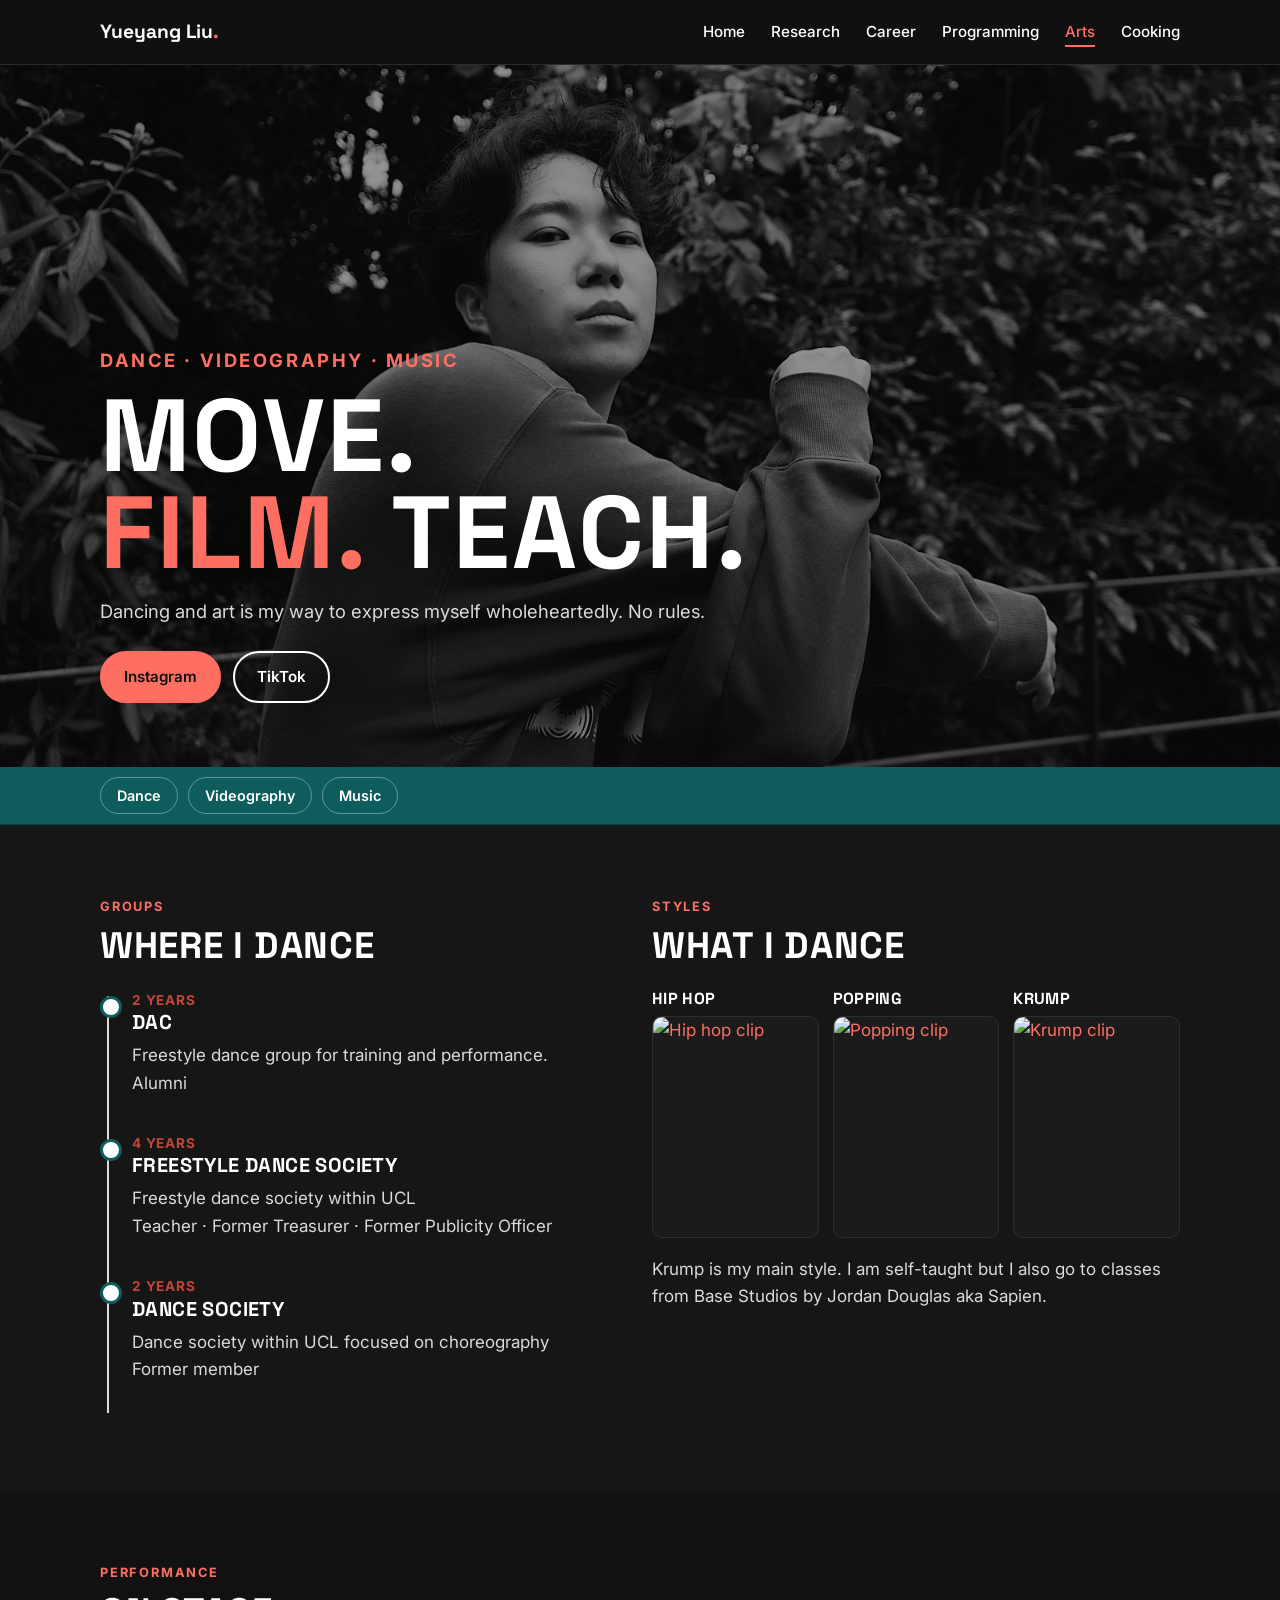
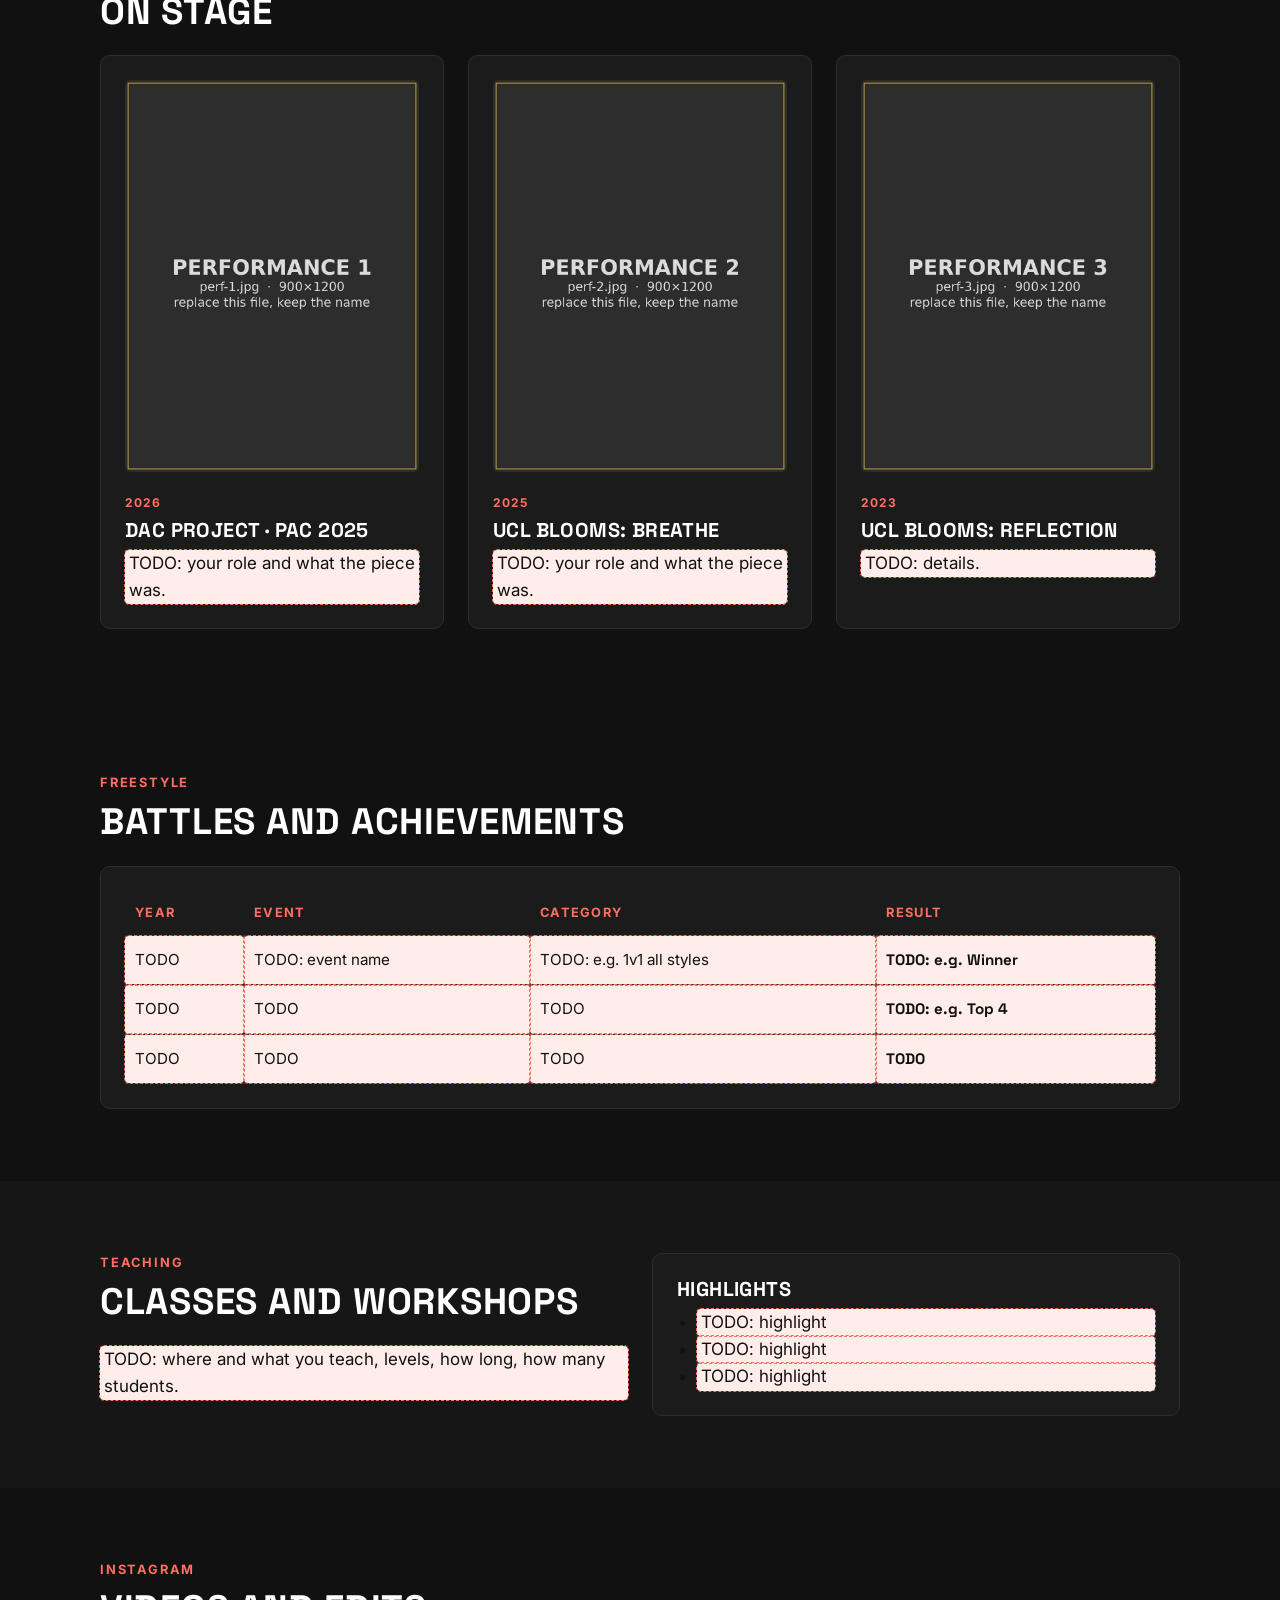
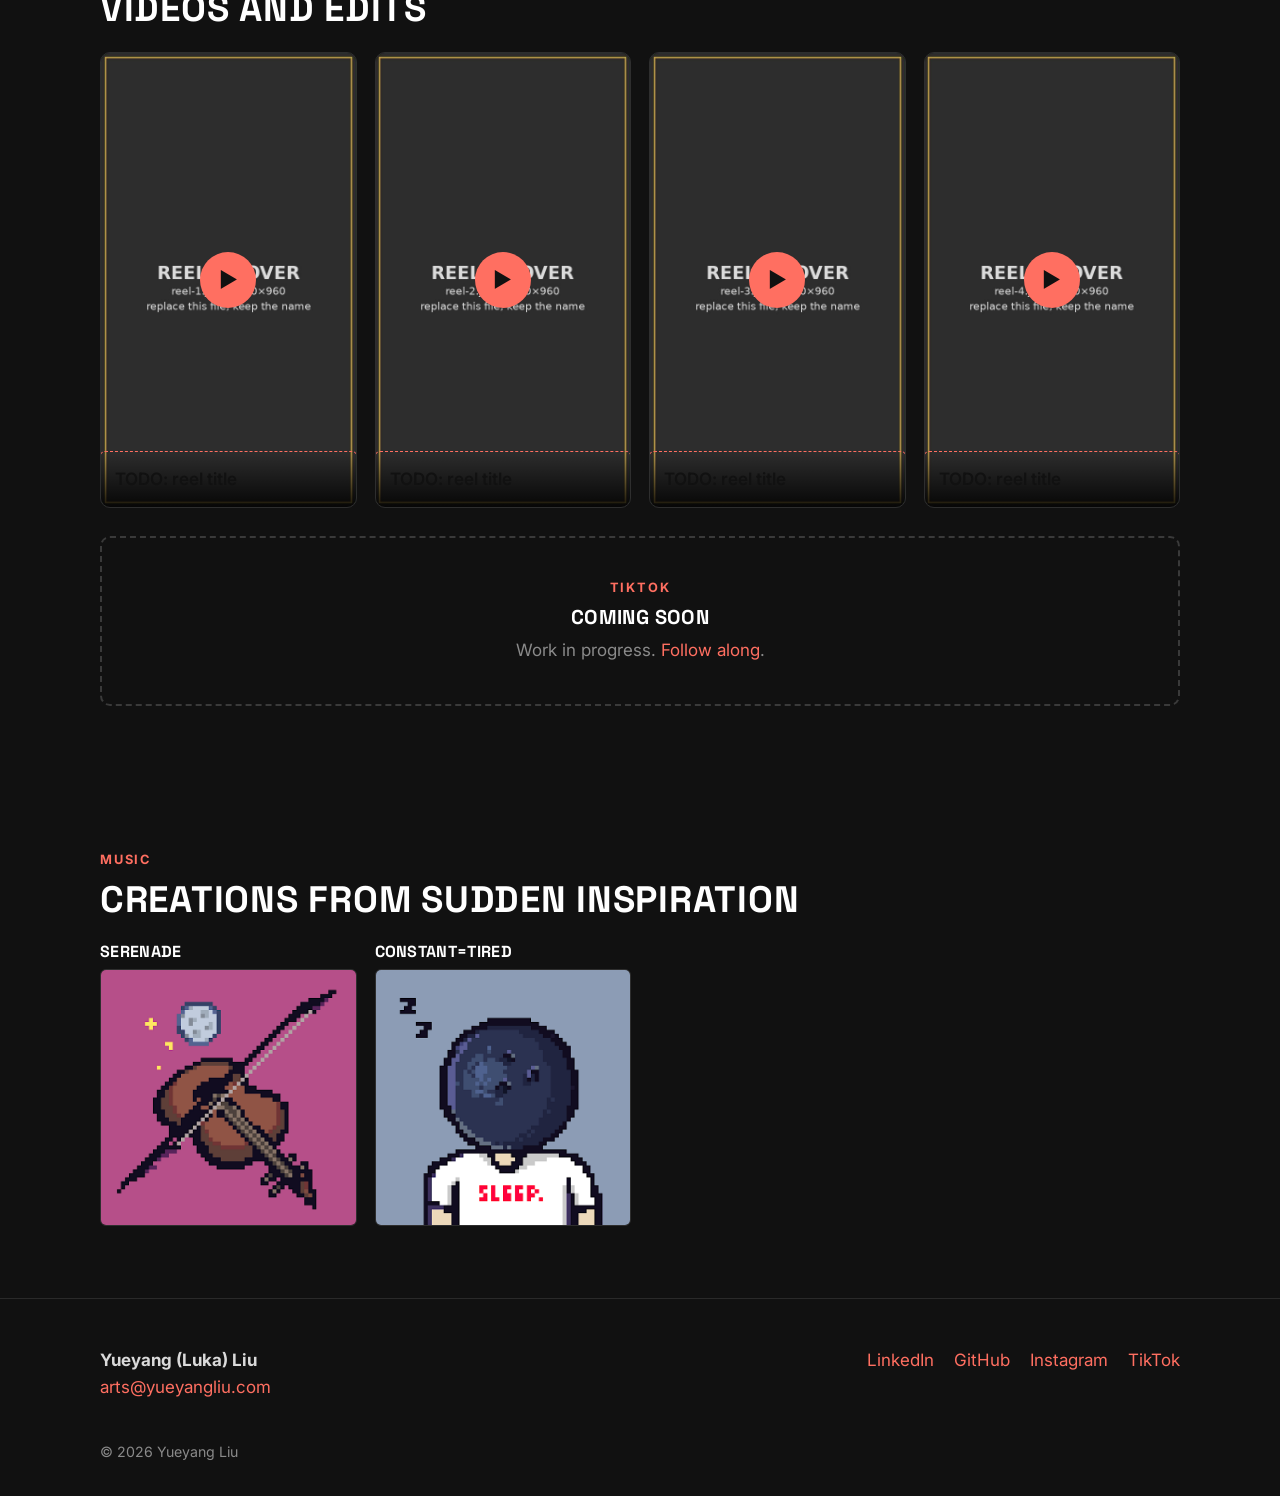
==== arts.html @ f2e2b7e1 "Clean start" ====
<!DOCTYPE html>
<html lang="en-GB">
<head>
<meta charset="utf-8">
<meta name="viewport" content="width=device-width,initial-scale=1">
<title>Arts · Yueyang Liu</title>
<meta name="description" content="TODO: one sentence about your dance and videography.">
<link rel="preconnect" href="https://fonts.googleapis.com"><link rel="preconnect" href="https://fonts.gstatic.com" crossorigin>
<link href="https://fonts.googleapis.com/css2?family=Inter:wght@400;500;600;700&family=Space+Grotesk:wght@500;700&display=swap" rel="stylesheet">
<link rel="stylesheet" href="css/style.css">
</head>
<script>
    // Jump bar: highlights the button for the part of the page you are reading
    const jl=[...document.querySelectorAll('.jump a')],jo=new IntersectionObserver(es=>es.forEach(e=>{if(e.isIntersecting)jl.forEach(a=>a.classList.toggle('on',a.hash==='#'+e.target.id))}),{rootMargin:'-45% 0px -50% 0px'});
    jl.forEach(a=>{const t=document.querySelector(a.hash);if(t)jo.observe(t)});
</script>
<body class="page-dance">
<nav class="nav"><div class="wrap">
<a class="logo" href="index.html">Yueyang Liu<span>.</span></a>
<button class="burger" aria-label="Menu" aria-expanded="false">☰</button>
<ul><li><a href="index.html">Home</a></li><li><a href="research.html">Research</a></li><li><a href="career.html">Career</a></li><li><a href="programming.html">Programming</a></li><li><a class="on" href="arts.html">Arts</a></li><li><a href="cooking.html">Cooking</a></li></ul>
</div></nav>
<!-- STAGE: big full-width photo. To use a short silent clip instead, swap the <img> for:
<video src="assets/img/arts/hero.mp4" autoplay muted loop playsinline></video> -->
<header class="stage">
<img src="assets/img/arts/hero.jpg" alt="">
<div class="wrap">
<p class="eyebrow">Dance · Videography · Music</p>
<h1>Move.<br><span>Film.</span> Teach.</h1>
<p>Dancing and art is my way to express myself wholeheartedly. No rules.</p>
<div class="btns"><a class="btn amber" href="#videography">Instagram</a><a class="btn alt" style="color:#fff;border-color:#fff" href="TODO">TikTok</a></div>
</div>
</header>
<!-- JUMP BAR: buttons that scroll to each part of the page. Each href must match an id below. -->
<nav class="jump" aria-label="On this page"><div class="wrap"><a href="#dance">Dance</a><a href="#videography">Videography</a><a href="#music">Music</a></div></nav>
<div id="dance">
<!-- GROUPS AND STYLES -->
<section style="background:#161616"><div class="wrap twocol">
<div>
<p class="eyebrow">Groups</p>
<h2>Where I dance</h2>
<div class="timeline">
<div class="titem"><p class="when">2 years</p><h3>DAC</h3><p>Freestyle dance group for training and performance.<br>Alumni</p></div>
<div class="titem"><p class="when">4 years</p><h3>Freestyle Dance Society</h3><p>Freestyle dance society within UCL<br>Teacher · Former Treasurer · Former Publicity Officer</p></div>
<div class="titem"><p class="when">2 years</p><h3>Dance Society</h3><p>Dance society within UCL focused on choreography<br>Former member</p></div>
</div>
</div>
<div>
<p class="eyebrow">Styles</p>
<h2>What I dance</h2>
<!-- STYLE TILES: name on top, picture or GIF below, the whole tile links to a video. Set each href, swap the image for your .jpg or .gif. -->
<div class="styles">
<a class="style" href="TODO: hip hop video link" target="_blank" rel="noopener"><h3>Hip hop</h3><img src="assets/img/arts/style-hiphop.gif" alt="Hip hop clip"></a>
<a class="style" href="TODO: popping video link" target="_blank" rel="noopener"><h3>Popping</h3><img src="assets/img/arts/style-popping.gif" alt="Popping clip"></a>
<a class="style" href="TODO: krump video link" target="_blank" rel="noopener"><h3>Krump</h3><img src="assets/img/arts/style-krump.gif" alt="Krump clip"></a>
</div>
<p style="margin-top:18px">Krump is my main style. I am self-taught but I also go to classes from Base Studios by Jordan Douglas aka Sapien.</p>
</div>
</div></section>
<!-- PERFORMANCES -->
<section><div class="wrap">
<p class="eyebrow">Performance</p>
<h2>On stage</h2>
<div class="perf">
<div class="card"><img src="assets/img/arts/perf-1.jpg" alt="TODO"><span class="tag" style="color:var(--b)">2026</span><h3>DAC Project · PAC 2025</h3><p class="ph">TODO: your role and what the piece was.</p></div>
<div class="card"><img src="assets/img/arts/perf-2.jpg" alt="TODO"><span class="tag" style="color:var(--b)">2025</span><h3>UCL Blooms: Breathe</h3><p class="ph">TODO: your role and what the piece was.</p></div>
<div class="card"><img src="assets/img/arts/perf-3.jpg" alt="TODO"><span class="tag" style="color:var(--b)">2023</span><h3>UCL Blooms: Reflection</h3><p class="ph">TODO: details.</p></div>
</div>
</div></section>
<!-- BATTLES: newest first. Copy a <tr> row to add a result. -->
<section><div class="wrap">
<p class="eyebrow">Freestyle</p>
<h2>Battles and achievements</h2>
<div class="card" style="overflow-x:auto">
<table class="results">
<tr><th>Year</th><th>Event</th><th>Category</th><th>Result</th></tr>
<tr><td class="ph">TODO</td><td class="ph">TODO: event name</td><td class="ph">TODO: e.g. 1v1 all styles</td><td class="place ph">TODO: e.g. Winner</td></tr>
<tr><td class="ph">TODO</td><td class="ph">TODO</td><td class="ph">TODO</td><td class="place ph">TODO: e.g. Top 4</td></tr>
<tr><td class="ph">TODO</td><td class="ph">TODO</td><td class="ph">TODO</td><td class="place ph">TODO</td></tr>
</table>
</div>
</div></section>
<!-- TEACHING -->
<section style="background:#161616"><div class="wrap twocol">
<div><p class="eyebrow">Teaching</p><h2>Classes and workshops</h2><p class="ph">TODO: where and what you teach, levels, how long, how many students.</p></div>
<div class="card"><h3>Highlights</h3><ul><li class="ph">TODO: highlight</li><li class="ph">TODO: highlight</li><li class="ph">TODO: highlight</li></ul></div>
</div></section>
</div>
<div id="videography">
<!-- REELS: each tile links to an Instagram reel. Replace href and the cover image.
To embed the real player instead, paste Instagram's embed code (••• on the reel → Embed) inside a <div class="reel">,
and keep ONE <script async src="https://www.instagram.com/embed.js"></script> at the bottom of the page. -->
<section><div class="wrap">
<p class="eyebrow">Instagram</p>
<h2>Videos and edits</h2>
<div class="reels">
<a class="reel" href="TODO: reel link" target="_blank" rel="noopener"><img src="assets/img/arts/reel-1.jpg" alt=""><span class="play">▶</span><span class="t ph">TODO: reel title</span></a>
<a class="reel" href="TODO: reel link" target="_blank" rel="noopener"><img src="assets/img/arts/reel-2.jpg" alt=""><span class="play">▶</span><span class="t ph">TODO: reel title</span></a>
<a class="reel" href="TODO: reel link" target="_blank" rel="noopener"><img src="assets/img/arts/reel-3.jpg" alt=""><span class="play">▶</span><span class="t ph">TODO: reel title</span></a>
<a class="reel" href="TODO: reel link" target="_blank" rel="noopener"><img src="assets/img/arts/reel-4.jpg" alt=""><span class="play">▶</span><span class="t ph">TODO: reel title</span></a>
</div>
<div class="soon" style="margin-top:28px"><p class="eyebrow">TikTok</p><h3>Coming soon</h3><p class="muted">Work in progress. <a href="TODO">Follow along</a>.</p></div>
</div></section>
</div>
<div id="music">
<!-- MUSIC: song name on top, album cover below. The whole tile links to the song. Copy a whole <a> line to add a song. -->
<section><div class="wrap">
<p class="eyebrow">Music</p>
<h2>Creations from sudden inspiration</h2>
<div class="music">
<a class="track" href="TODO: song link" target="_blank" rel="noopener"><h3>Serenade</h3><img src="assets/img/arts/cover-1.png" alt="TODO: album name"></a>
<a class="track" href="TODO: song link" target="_blank" rel="noopener"><h3>Constant=Tired</h3><img src="assets/img/arts/cover-2.png" alt="TODO: album name"></a>
<!-- <a class="track" href="TODO: song link" target="_blank" rel="noopener"><h3 class="ph">TODO: song name</h3><img src="assets/img/music/cover-3.jpg" alt="TODO: album name"></a>
<a class="track" href="TODO: song link" target="_blank" rel="noopener"><h3 class="ph">TODO: song name</h3><img src="assets/img/music/cover-4.jpg" alt="TODO: album name"></a> -->
</div>
</div></section>
</div>
<footer><div class="wrap">
<div><b>Yueyang (Luka) Liu</b><br><a href="mailto:arts@yueyangliu.com">arts@yueyangliu.com</a></div>
<ul><li><a href="TODO">LinkedIn</a></li><li><a href="TODO">GitHub</a></li><li><a href="TODO">Instagram</a></li><li><a href="TODO">TikTok</a></li></ul>
<small>© <span class="year"></span> Yueyang Liu</small>
</div></footer>
<script src="js/main.js"></script>
</body>
</html>
---- css/style.css ----
/* ===== COLOURS AND FONTS — change the whole site from here ===== */
:root{--a:#0F5C5C;--a-dark:#0A4040;--a-soft:#E3F0EF;--b:#FF6F61;--b-dark:#C44536;--b-soft:#FFEDEA;--ink:#111111;--g8:#2A2A2A;--g6:#555555;--g4:#8A8A8A;--g2:#DADADA;--g1:#F4F4F4;--white:#FFFFFF;--font:"Inter",system-ui,-apple-system,"Segoe UI",sans-serif;--head:"Space Grotesk","Inter",system-ui,sans-serif;--max:1120px;--r:10px}
/* ===== BASE ===== */
*{box-sizing:border-box;margin:0;padding:0}
html{scroll-behavior:smooth}
body{font-family:var(--font);color:var(--ink);background:var(--white);line-height:1.6;font-size:17px}
img{max-width:100%;display:block}
a{color:var(--a);text-decoration:none}
a:hover{text-decoration:underline}
h1,h2,h3,h4{font-family:var(--head);line-height:1.15;font-weight:700}
h1{font-size:clamp(2.2rem,5vw,3.8rem)}
h2{font-size:clamp(1.6rem,3vw,2.3rem);margin-bottom:.6em}
h3{font-size:1.25rem;margin-bottom:.4em}
p+p{margin-top:.8em}
ul{padding-left:1.2em}
.wrap{max-width:var(--max);margin:0 auto;padding:0 20px}
section{padding:72px 0}
.eyebrow{font-size:.8rem;font-weight:700;letter-spacing:.14em;text-transform:uppercase;color:var(--b-dark);margin-bottom:.6em}
.muted{color:var(--g6)}
.grid{display:grid;gap:24px}
.g2{grid-template-columns:repeat(auto-fit,minmax(300px,1fr))}
.g3{grid-template-columns:repeat(auto-fit,minmax(260px,1fr))}
.g4{grid-template-columns:repeat(auto-fit,minmax(200px,1fr))}
/* Placeholder text: dashed yellow box so you can see what is still to fill. Delete class="ph" once filled. */
.ph{background:var(--b-soft);color:var(--ink)!important;outline:1px dashed var(--b);border-radius:4px;padding:0 4px}
/* ===== NAV ===== */
.nav{position:sticky;top:0;z-index:50;background:rgba(255,255,255,.95);backdrop-filter:blur(6px);border-bottom:1px solid var(--g2)}
.nav .wrap{display:flex;align-items:center;justify-content:space-between;height:64px}
.logo{font-family:var(--head);font-weight:700;font-size:1.2rem;color:var(--ink)}
.logo span{color:var(--b)}
.nav ul{display:flex;gap:26px;list-style:none;padding:0}
.nav ul a{color:var(--g8);font-weight:500;font-size:.95rem}
.nav ul a.on{color:var(--a);border-bottom:2px solid var(--b);padding-bottom:4px}
.burger{display:none;background:none;border:0;font-size:1.6rem;cursor:pointer;color:var(--ink)}
@media(max-width:820px){.burger{display:block}.nav ul{display:none;position:absolute;top:64px;left:0;right:0;flex-direction:column;gap:0;background:var(--white);border-bottom:1px solid var(--g2)}.nav ul.open{display:flex}.nav ul li a{display:block;padding:14px 20px}}
/* ===== BUTTONS, CARDS, CHIPS ===== */
.btn{display:inline-block;padding:12px 22px;border-radius:999px;font-weight:600;font-size:.95rem;border:2px solid var(--a);background:var(--a);color:var(--white)}
.btn:hover{background:var(--a-dark);border-color:var(--a-dark);text-decoration:none}
.btn.alt{background:transparent;color:var(--a)}
.btn.amber{color:var(--ink);background:var(--b);border-color:var(--b);color:var(--ink)}
.btns{display:flex;flex-wrap:wrap;gap:12px;margin-top:24px}
.card{background:var(--white);border:1px solid var(--g2);border-radius:var(--r);padding:24px}
.chips{display:flex;flex-wrap:wrap;gap:10px;list-style:none;padding:0}
.chips li{padding:6px 14px;border-radius:999px;background:var(--a-soft);color:var(--a-dark);font-size:.9rem;font-weight:500}
.tag{display:inline-block;font-size:.75rem;font-weight:700;letter-spacing:.08em;text-transform:uppercase;color:var(--a);margin-bottom:6px}
/* Collapsible notes (used for "other projects", recipes) */
details{border:1px solid var(--g2);border-radius:var(--r);padding:16px 20px;background:var(--white)}
details+details{margin-top:12px}
summary{cursor:pointer;font-weight:600;font-family:var(--head);font-size:1.05rem;list-style:none}
summary::-webkit-details-marker{display:none}
summary::after{content:"+";float:right;color:var(--b-dark);font-size:1.3rem;line-height:1}
details[open] summary::after{content:"–"}
details[open] summary{margin-bottom:12px}
/* ===== FOOTER ===== */
footer{background:var(--ink);color:var(--g2);padding:48px 0 32px}
footer .wrap{display:flex;flex-wrap:wrap;justify-content:space-between;gap:24px}
footer a{color:var(--white)}
footer ul{list-style:none;padding:0;display:flex;gap:20px;flex-wrap:wrap}
footer small{display:block;width:100%;color:var(--g4);margin-top:16px}
/* ===== HOME ===== */
.hero{padding:80px 0;background:linear-gradient(90deg,var(--white) 62%,var(--a-soft) 62%)}
.hero .wrap{display:grid;grid-template-columns:1.2fr 1fr;gap:56px;align-items:center}
.hero h1 span{color:var(--a)}
.hero .lead{font-size:1.2rem;color:var(--g6);margin-top:18px;max-width:34em}
.portrait{position:relative}
.portrait img{border-radius:var(--r);position:relative;z-index:1;aspect-ratio:4/5;object-fit:cover;width:100%}
.portrait::before{content:"";position:absolute;inset:24px -24px -24px 24px;background:var(--b);border-radius:var(--r)}
@media(max-width:820px){.hero{background:var(--white)}.hero .wrap{grid-template-columns:1fr}.portrait{max-width:320px;margin-right:24px}}
.tiles{display:grid;grid-template-columns:repeat(6,1fr);gap:20px}
.tile{grid-column:span 2;position:relative;border-radius:var(--r);overflow:hidden;color:var(--white);min-height:260px;display:flex;align-items:flex-end}
.tile:nth-child(1),.tile:nth-child(2){grid-column:span 3}
.tile img{position:absolute;inset:0;width:100%;height:100%;object-fit:cover;transition:transform .4s}
.tile:hover img{transform:scale(1.05)}
.tile:hover{text-decoration:none}
.tile .t{position:relative;padding:22px;width:100%;background:linear-gradient(transparent,rgba(0,0,0,.8))}
.tile .t b{display:block;font-family:var(--head);font-size:1.4rem}
.tile .num{position:absolute;top:16px;left:18px;z-index:1;font-family:var(--head);font-weight:700;color:var(--b)}
@media(max-width:820px){.tiles{grid-template-columns:1fr}.tile,.tile:nth-child(1),.tile:nth-child(2){grid-column:span 1}}
.now{background:var(--a);color:var(--white)}
.now h2{color:var(--white)}
.now .card{background:rgba(255,255,255,.08);border-color:rgba(255,255,255,.2);color:var(--white)}
.now .eyebrow{color:var(--b)}
/* ===== PAGE HEADER (all sub-pages) ===== */
.phead{padding:72px 0 56px;background:var(--a);color:var(--white)}
.phead h1{color:var(--white)}
.phead p{color:#D3E6E4;max-width:42em;margin-top:14px;font-size:1.1rem}
.phead .eyebrow{color:var(--b)}
/* ===== RESEARCH — clean, two columns, side menu ===== */
.page-research .layout{display:grid;grid-template-columns:220px 1fr;gap:56px;padding:56px 20px}
.side{position:sticky;top:96px;align-self:start}
.side a{display:block;padding:8px 0 8px 14px;border-left:2px solid var(--g2);color:var(--g6);font-size:.95rem}
.side a:hover{border-color:var(--b);color:var(--ink);text-decoration:none}
.page-research .block{padding:0 0 56px;border-bottom:1px solid var(--g2);margin-bottom:56px}
.page-research .block:last-child{border:0}
.degree{display:flex;justify-content:space-between;flex-wrap:wrap;gap:8px;margin-bottom:14px}
.degree .when{color:var(--g6);font-weight:500}
.figure img{border-radius:var(--r);border:1px solid var(--g2);margin-top:20px}
.figure figcaption{font-size:.9rem;color:var(--g6);margin-top:8px}
.facts{display:grid;grid-template-columns:auto 1fr;gap:6px 20px;margin:14px 0;font-size:.95rem}
.facts dt{color:var(--g6)}
@media(max-width:820px){.page-research .layout{grid-template-columns:1fr}.side{display:none}}
/* ===== INDUSTRY — timeline ===== */
.timeline{position:relative;padding-left:32px}
.timeline::before{content:"";position:absolute;left:7px;top:6px;bottom:6px;width:2px;background:var(--g2)}
.titem{position:relative;padding-bottom:36px}
.titem::before{content:"";position:absolute;left:-32px;top:6px;width:16px;height:16px;border-radius:50%;background:var(--white);border:3px solid var(--a)}
.titem .when{font-size:.85rem;font-weight:700;color:var(--b-dark);letter-spacing:.06em;text-transform:uppercase}
.work .card h3{color:var(--a)}
.work .card .icon{width:44px;height:44px;border-radius:10px;background:var(--b-soft);display:grid;place-items:center;font-size:1.3rem;margin-bottom:14px}
.cvband{background:var(--g1);text-align:center}
/* ===== PROGRAMMING — dark header, project showcase ===== */
.page-programming .phead{background:var(--ink)}
.page-programming .phead h1{font-family:"JetBrains Mono",ui-monospace,monospace;font-size:clamp(2rem,4.5vw,3.2rem)}
.page-programming .phead h1::after{content:"_";color:var(--b);animation:blink 1s steps(1) infinite}
@keyframes blink{50%{opacity:0}}
.project{display:grid;grid-template-columns:1.1fr 1fr;gap:48px;align-items:start}
.project img{border-radius:var(--r);border:1px solid var(--g2)}
@media(max-width:820px){.project{grid-template-columns:1fr}}
.bar{margin:14px 0}
.bar .lab{display:flex;justify-content:space-between;font-size:.9rem;font-weight:500}
.bar .track{height:10px;border-radius:999px;background:var(--g1);overflow:hidden;margin-top:6px}
.bar .fill{height:100%;background:var(--a);border-radius:999px}
.bar.total .fill{background:var(--b)}
.twocol{display:grid;grid-template-columns:1fr 1fr;gap:24px}
@media(max-width:820px){.twocol{grid-template-columns:1fr}}
.check li{list-style:none;padding:8px 0 8px 28px;position:relative;border-bottom:1px solid var(--g2)}
.check li::before{content:"→";position:absolute;left:0;color:var(--b-dark);font-weight:700}
.sims figure img{border-radius:var(--r);background:var(--ink);aspect-ratio:1;object-fit:cover;width:100%}
.sims figcaption{margin-top:10px}
.gallery{display:grid;grid-template-columns:repeat(auto-fill,minmax(150px,1fr));gap:14px}
.gallery img{border-radius:8px;aspect-ratio:1;object-fit:cover;width:100%;cursor:zoom-in;image-rendering:pixelated;background:var(--g1)}
.page-programming .alt-bg{background:var(--g1)}
/* ===== DANCE — black stage, amber spotlight, big media ===== */
.page-dance{background:var(--ink);color:var(--g2)}
.page-dance .nav{background:rgba(17,17,17,.92);border-color:#2a2a2a}
.page-dance .logo,.page-dance .nav ul a{color:var(--white)}
.page-dance .nav ul a.on{color:var(--b)}
.page-dance .burger{color:var(--white)}
@media(max-width:820px){.page-dance .nav ul{background:var(--ink);border-color:#2a2a2a}}
.page-dance h1,.page-dance h2,.page-dance h3{color:var(--white);text-transform:uppercase;letter-spacing:.02em}
.stage{position:relative;min-height:78vh;display:flex;align-items:flex-end;overflow:hidden}
.stage img,.stage video{position:absolute;inset:0;width:100%;height:100%;object-fit:cover;opacity:.55}
.stage .wrap{position:relative;padding-bottom:64px;width:100%}
.stage h1{font-size:clamp(2.8rem,8vw,6.5rem);line-height:.95}
.stage h1 span{color:var(--b)}
.stage p{max-width:36em;margin-top:16px;font-size:1.15rem}
.page-dance .eyebrow{color:var(--b)}
.page-dance .card{background:#1B1B1B;border-color:#2E2E2E;color:var(--g2)}
.page-dance .muted{color:var(--g4)}
.page-dance a{color:var(--b)}
.page-dance .chips li{background:#222;color:var(--white);border:1px solid #3a3a3a}
.reels{display:grid;grid-template-columns:repeat(auto-fill,minmax(220px,1fr));gap:18px}
.reel{aspect-ratio:9/16;border-radius:var(--r);overflow:hidden;position:relative;background:#1B1B1B;border:1px solid #2E2E2E;display:flex;align-items:flex-end}
.reel img{position:absolute;inset:0;width:100%;height:100%;object-fit:cover}
.reel .t{position:relative;padding:14px;width:100%;background:linear-gradient(transparent,rgba(0,0,0,.85));color:var(--white);font-weight:600}
.reel .play{position:absolute;top:50%;left:50%;transform:translate(-50%,-50%);width:56px;height:56px;border-radius:50%;background:var(--b);color:var(--ink);display:grid;place-items:center;font-size:1.3rem}
.soon{border:2px dashed #3a3a3a;border-radius:var(--r);padding:40px;text-align:center}
.perf{display:grid;grid-template-columns:repeat(auto-fit,minmax(280px,1fr));gap:24px}
.perf .card img{border-radius:6px;aspect-ratio:3/4;object-fit:cover;width:100%;margin-bottom:16px}
table.results{width:100%;border-collapse:collapse;font-size:.95rem}
.results th,.results td{text-align:left;padding:12px 10px;border-bottom:1px solid #2E2E2E}
.results th{color:var(--b);font-size:.8rem;letter-spacing:.1em;text-transform:uppercase}
.place{font-family:var(--head);font-weight:700;color:var(--b)}
.page-dance footer{border-top:1px solid #2a2a2a}
/* ===== COOKING — menu and recipe book, serif, relaxed ===== */
.page-cooking{background:#FAFAF8}
.page-cooking h1,.page-cooking h2,.page-cooking h3,.page-cooking summary{font-family:"Playfair Display",Georgia,serif}
.page-cooking .phead{background:var(--b);color:var(--ink);text-align:center}
.page-cooking .phead h1{color:var(--ink);font-style:italic}
.page-cooking .phead p{color:var(--g8);margin:14px auto 0}
.page-cooking .phead .eyebrow{color:var(--a-dark)}
.menu{max-width:760px;margin:0 auto;background:var(--white);border:1px solid var(--g2);padding:48px clamp(20px,5vw,64px);box-shadow:0 10px 30px rgba(0,0,0,.06)}
.menu h2{text-align:center;font-style:italic}
.course{margin-top:32px}
.course h3{text-align:center;font-size:.85rem;font-family:var(--font)!important;letter-spacing:.25em;text-transform:uppercase;color:var(--a);margin-bottom:16px}
.dish{display:flex;align-items:baseline;gap:8px;margin:12px 0}
.dish b{font-family:"Playfair Display",Georgia,serif;font-size:1.15rem;font-weight:600}
.dish .dots{flex:1;border-bottom:2px dotted var(--g4);transform:translateY(-4px)}
.menu a.dish{color:inherit;text-decoration:none}
.dish small{display:block;color:var(--g6);font-style:italic;margin-top:-8px;margin-bottom:6px}
.polaroids{display:grid;grid-template-columns:repeat(auto-fill,minmax(220px,1fr));gap:28px}
.polaroid{background:var(--white);padding:12px 12px 18px;box-shadow:0 6px 18px rgba(0,0,0,.1);transform:rotate(-1.5deg);transition:transform .3s}
.polaroid:nth-child(even){transform:rotate(1.5deg)}
.polaroid:hover{transform:rotate(0) scale(1.03)}
.polaroid img{aspect-ratio:1;object-fit:cover;width:100%;cursor:zoom-in}
.polaroid p{text-align:center;font-family:"Caveat","Comic Sans MS",cursive;font-size:1.3rem;margin-top:8px}
.recipe{display:grid;grid-template-columns:1fr 1fr;gap:28px}
.recipe img{border-radius:6px;aspect-ratio:3/2;object-fit:cover;width:100%;grid-column:1/-1}
.recipe .meta{display:flex;gap:18px;font-size:.9rem;color:var(--g6);grid-column:1/-1}
.recipe ol{padding-left:1.3em}
.recipe li{margin-bottom:6px}
@media(max-width:700px){.recipe{grid-template-columns:1fr}}
.notebook{background:var(--white);border:1px solid var(--g2);border-radius:var(--r);padding:28px 32px;background-image:repeating-linear-gradient(transparent,transparent 31px,var(--a-soft) 32px);line-height:32px}
.notebook li{font-family:"Caveat","Comic Sans MS",cursive;font-size:1.35rem}
/* ===== LIGHTBOX (click a gallery image to enlarge) ===== */
.lightbox{position:fixed;inset:0;background:rgba(0,0,0,.9);display:none;place-items:center;z-index:100;cursor:zoom-out;padding:20px}
.lightbox.open{display:grid}
.lightbox img{max-height:90vh;max-width:90vw;border-radius:6px}
.styles{display:grid;grid-template-columns:repeat(3,1fr);gap:14px}
.style{display:block;color:var(--white)}
.style:hover{text-decoration:none}
.style h3{font-size:1rem;margin-bottom:8px}
.style:hover h3{color:var(--b)}
.style img,.style video{width:100%;aspect-ratio:3/4;object-fit:cover;border-radius:var(--r);border:1px solid #2E2E2E;background:#1B1B1B;transition:transform .3s,border-color .3s}
.style:hover img,.style:hover video{transform:translateY(-4px);border-color:var(--b)}
.music{display:grid;grid-template-columns:repeat(4,1fr);gap:18px}
.track{display:block;color:var(--white);min-width:0}
.track:hover{text-decoration:none}
.track h3{font-size:1rem;margin-bottom:8px;white-space:nowrap;overflow:hidden;text-overflow:ellipsis}
.track:hover h3{color:var(--b)}
.track img{width:100%;aspect-ratio:1;object-fit:cover;border-radius:6px;border:1px solid #2E2E2E;background:#1B1B1B;transition:transform .3s,border-color .3s}
.track:hover img{transform:translateY(-4px);border-color:var(--b)}
@media(max-width:600px){.music{grid-template-columns:repeat(2,1fr)}}
.jump{position:sticky;top:64px;z-index:40;background:var(--a);border-bottom:1px solid var(--a-dark)}
.jump .wrap{display:flex;gap:10px;padding-top:10px;padding-bottom:10px;overflow-x:auto}
.jump a{padding:6px 16px;border-radius:999px;border:1px solid rgba(255,255,255,.35);color:var(--white);font-weight:600;font-size:.9rem;white-space:nowrap}
.jump a:hover,.jump a.on{background:var(--b);border-color:var(--b);color:var(--ink);text-decoration:none}
[id]{scroll-margin-top:120px}
.slides{display:flex;gap:16px;overflow-x:auto;scroll-snap-type:x mandatory;scroll-behavior:smooth;scrollbar-width:thin}
.slides>figure{flex:0 0 100%;scroll-snap-align:start}
.slides img{width:100%;aspect-ratio:12/7;object-fit:contain;background:var(--g1);cursor:zoom-in}
.slider-nav{display:flex;align-items:center;justify-content:center;gap:16px;margin-top:10px}
.slider-nav button{width:36px;height:36px;border-radius:50%;border:2px solid var(--a);background:var(--white);color:var(--a);font-size:1.2rem;line-height:1;cursor:pointer}
.slider-nav button:disabled{opacity:.3;cursor:default}
.slider-count{font-size:.9rem;color:var(--g6);min-width:3.5em;text-align:center}
.slides img{background:#fff}
.lightbox img{background:#fff;padding:12px}
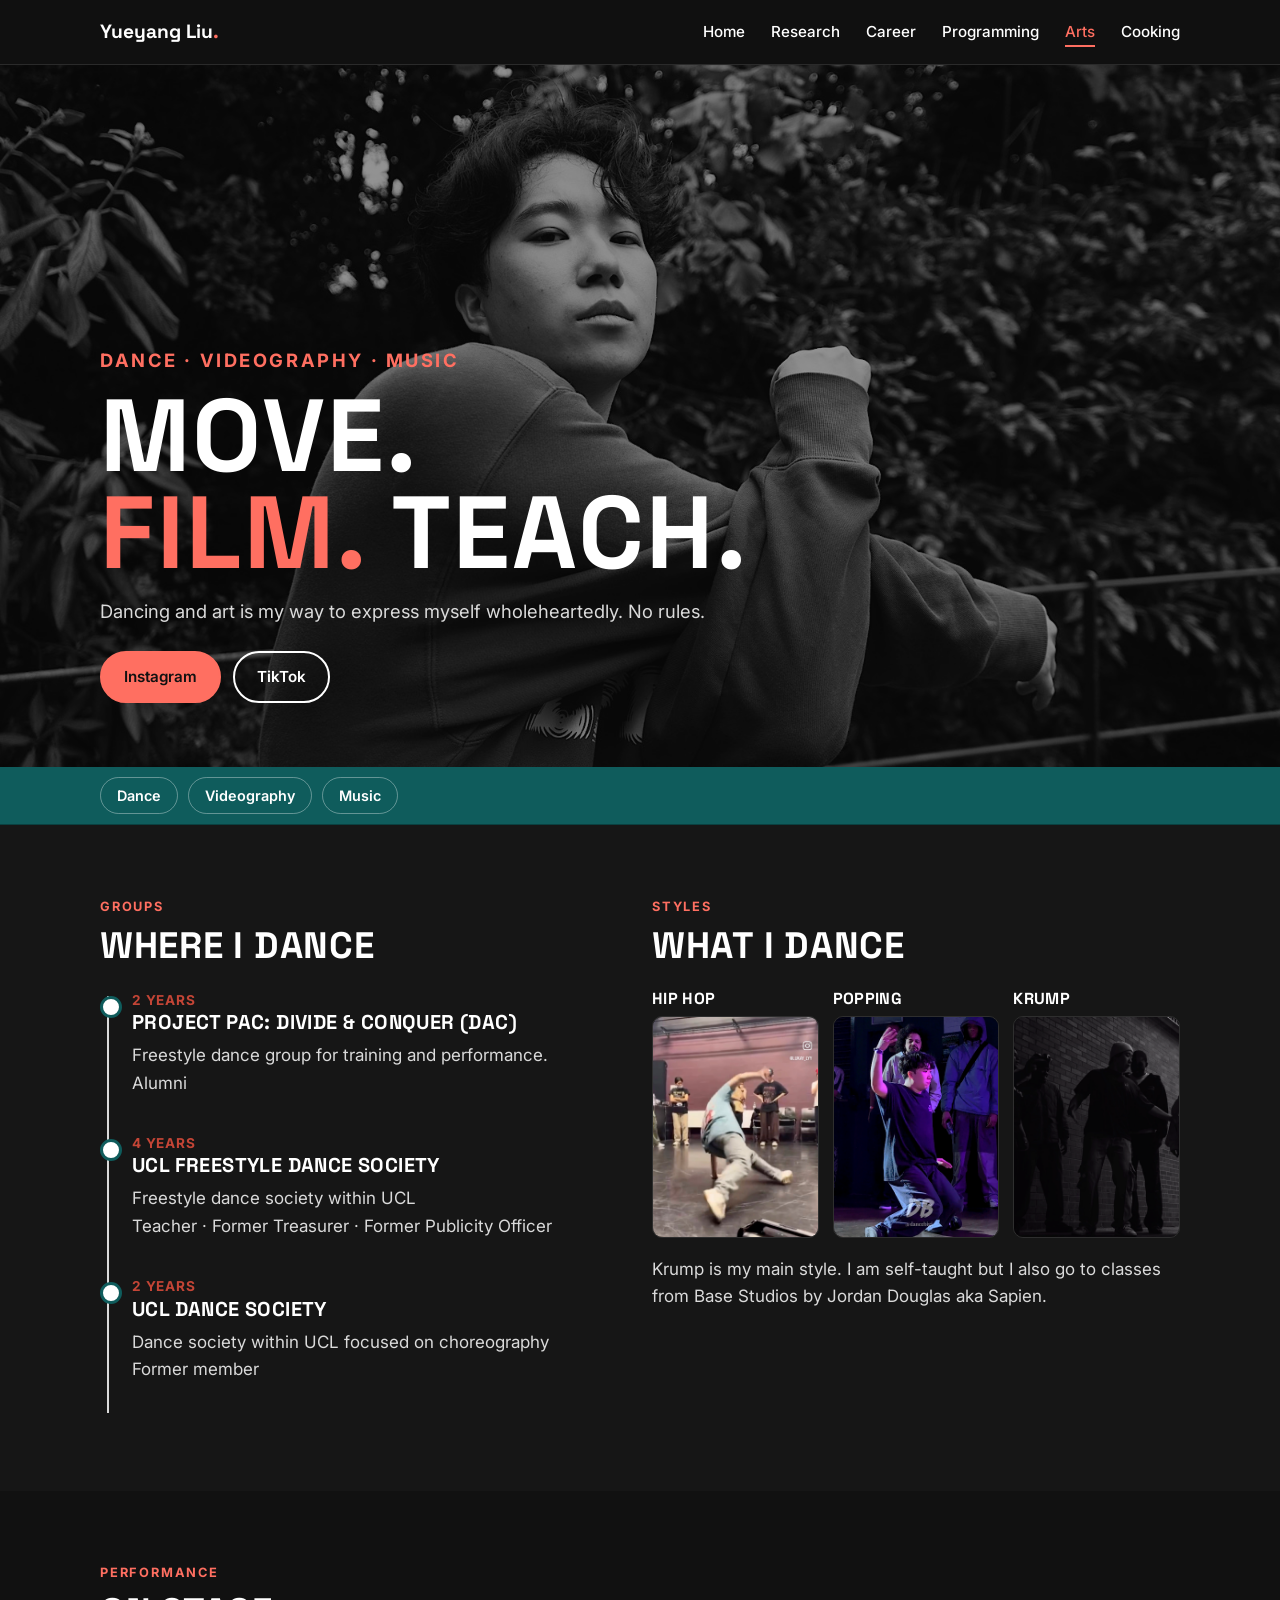
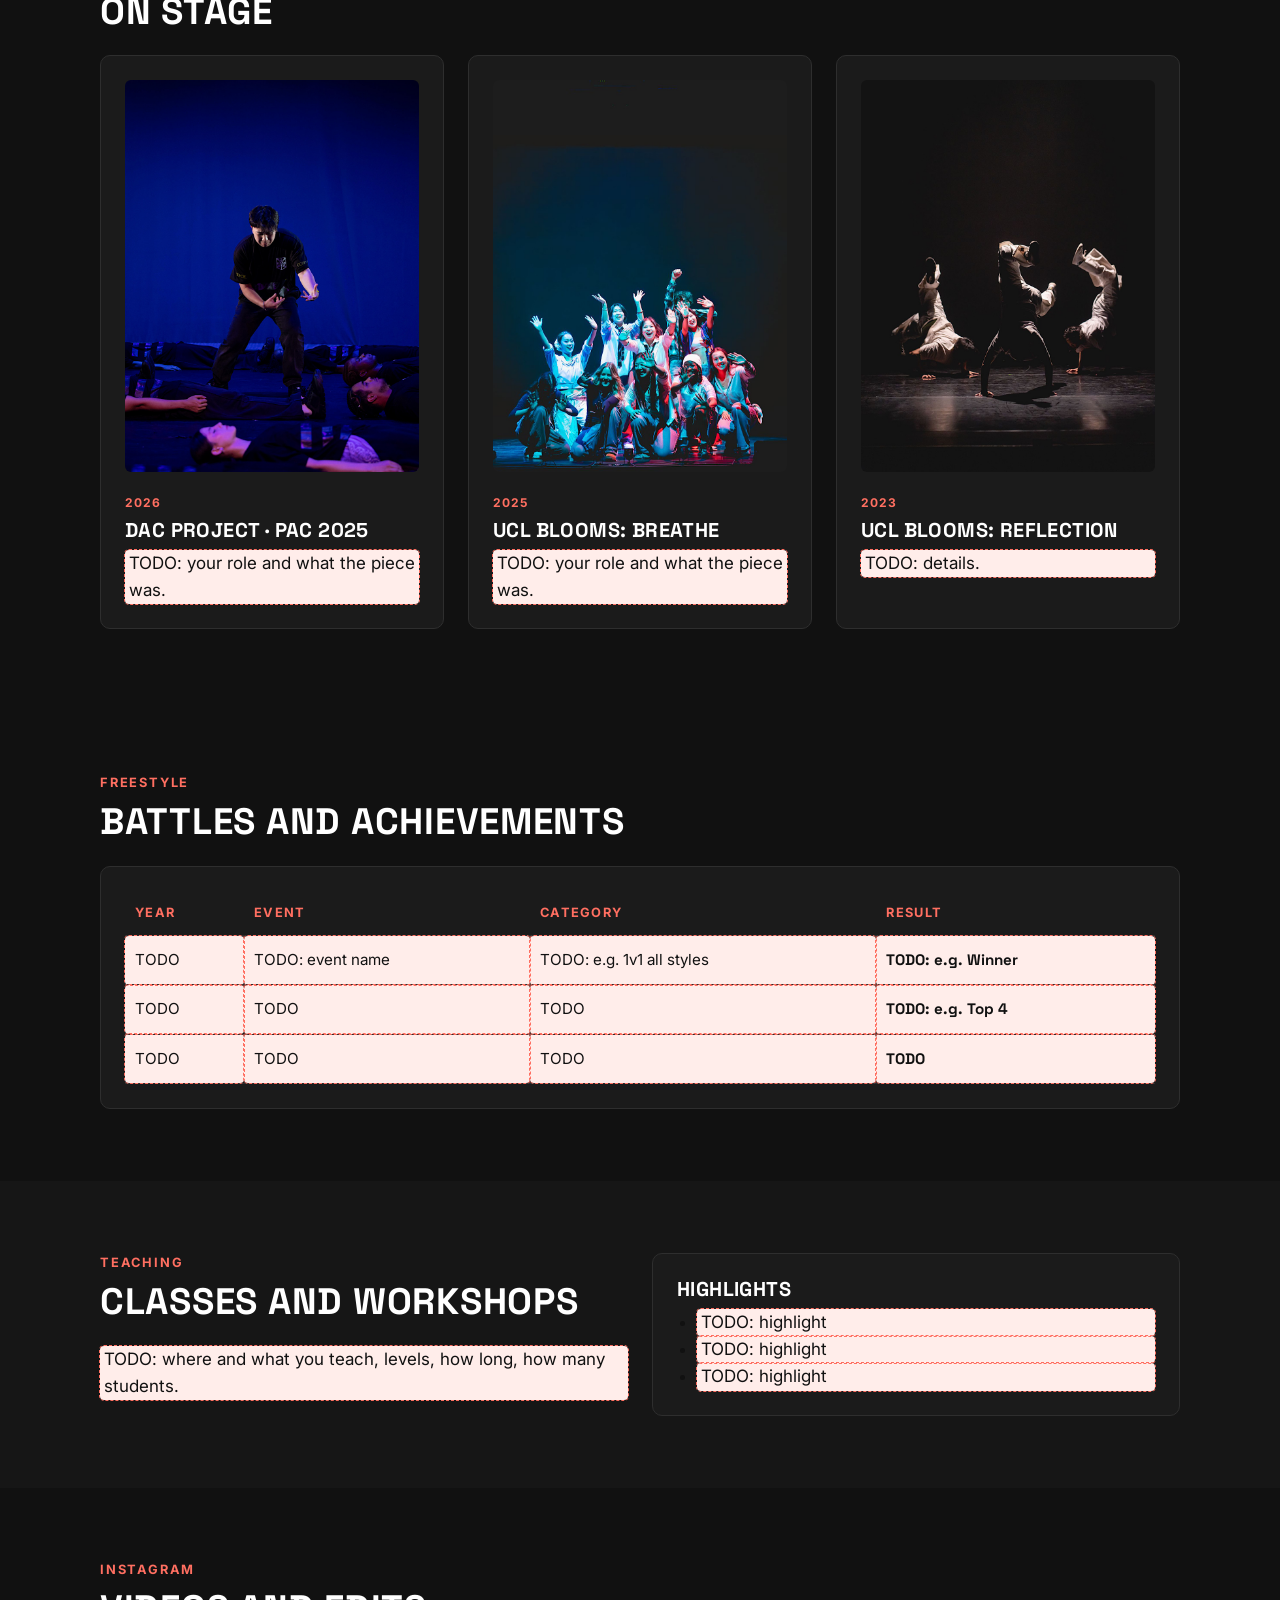
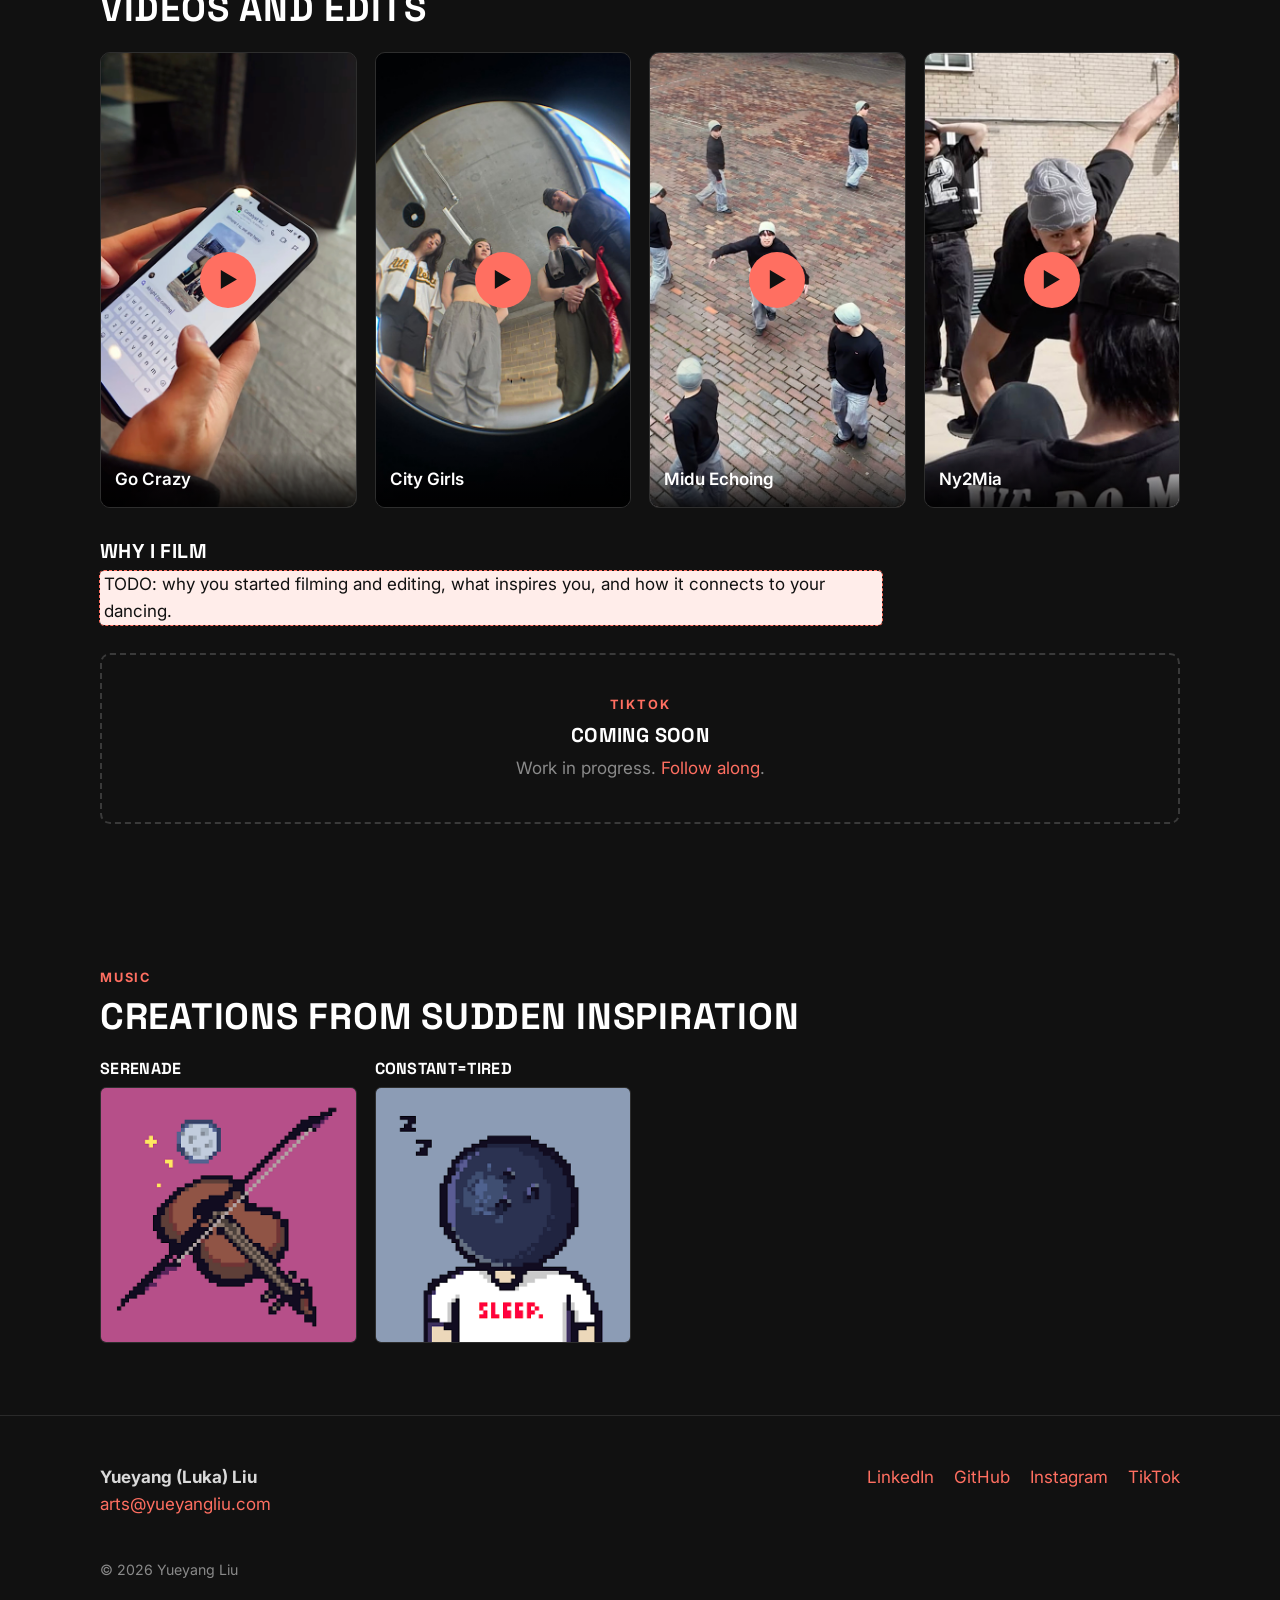
==== commit 963a1c44: "uploaded all the images" ====
--- a/arts.html
+++ b/arts.html
@@ -40,9 +40,9 @@
 <p class="eyebrow">Groups</p>
 <h2>Where I dance</h2>
 <div class="timeline">
-<div class="titem"><p class="when">2 years</p><h3>DAC</h3><p>Freestyle dance group for training and performance.<br>Alumni</p></div>
-<div class="titem"><p class="when">4 years</p><h3>Freestyle Dance Society</h3><p>Freestyle dance society within UCL<br>Teacher · Former Treasurer · Former Publicity Officer</p></div>
-<div class="titem"><p class="when">2 years</p><h3>Dance Society</h3><p>Dance society within UCL focused on choreography<br>Former member</p></div>
+<div class="titem"><p class="when">2 years</p><h3>Project Pac: Divide &amp; Conquer (DAC)</h3><p>Freestyle dance group for training and performance.<br>Alumni</p></div>
+<div class="titem"><p class="when">4 years</p><h3>UCL Freestyle Dance Society</h3><p>Freestyle dance society within UCL<br>Teacher · Former Treasurer · Former Publicity Officer</p></div>
+<div class="titem"><p class="when">2 years</p><h3>UCL Dance Society</h3><p>Dance society within UCL focused on choreography<br>Former member</p></div>
 </div>
 </div>
 <div>
@@ -50,9 +50,9 @@
 <h2>What I dance</h2>
 <!-- STYLE TILES: name on top, picture or GIF below, the whole tile links to a video. Set each href, swap the image for your .jpg or .gif. -->
 <div class="styles">
-<a class="style" href="TODO: hip hop video link" target="_blank" rel="noopener"><h3>Hip hop</h3><img src="assets/img/arts/style-hiphop.gif" alt="Hip hop clip"></a>
-<a class="style" href="TODO: popping video link" target="_blank" rel="noopener"><h3>Popping</h3><img src="assets/img/arts/style-popping.gif" alt="Popping clip"></a>
-<a class="style" href="TODO: krump video link" target="_blank" rel="noopener"><h3>Krump</h3><img src="assets/img/arts/style-krump.gif" alt="Krump clip"></a>
+<a class="style" href="https://www.instagram.com/reel/DJJvxZqNZ-p/?utm_source=ig_web_copy_link&xtok=MzRlODBiNWFlZA==&srtk=MzRlODBiNWFlZA==" target="_blank" rel="noopener"><h3>Hip hop</h3><img src="assets/img/arts/style-hiphop.png" data-gif="assets/img/arts/style-hiphop.gif" alt="Hip hop clip"></a>
+<a class="style" href="https://www.instagram.com/reel/DVq3PczArtf/?utm_source=ig_web_copy_link&vrfl=MzRlODBiNWFlZA==&srtk=MzRlODBiNWFlZA==" target="_blank" rel="noopener"><h3>Popping</h3><img src="assets/img/arts/style-popping.png" data-gif="assets/img/arts/style-popping.gif" alt="Popping clip"></a>
+<a class="style" href="https://www.instagram.com/reel/Dbf2AKti8Dp/?utm_source=ig_web_copy_link&exln=MzRlODBiNWFlZA==&srtk=MzRlODBiNWFlZA==" target="_blank" rel="noopener"><h3>Krump</h3><img src="assets/img/arts/style-krump.png" data-gif="assets/img/arts/style-krump.gif" alt="Krump clip"></a>
 </div>
 <p style="margin-top:18px">Krump is my main style. I am self-taught but I also go to classes from Base Studios by Jordan Douglas aka Sapien.</p>
 </div>
@@ -94,11 +94,13 @@
 <p class="eyebrow">Instagram</p>
 <h2>Videos and edits</h2>
 <div class="reels">
-<a class="reel" href="TODO: reel link" target="_blank" rel="noopener"><img src="assets/img/arts/reel-1.jpg" alt=""><span class="play">▶</span><span class="t ph">TODO: reel title</span></a>
-<a class="reel" href="TODO: reel link" target="_blank" rel="noopener"><img src="assets/img/arts/reel-2.jpg" alt=""><span class="play">▶</span><span class="t ph">TODO: reel title</span></a>
-<a class="reel" href="TODO: reel link" target="_blank" rel="noopener"><img src="assets/img/arts/reel-3.jpg" alt=""><span class="play">▶</span><span class="t ph">TODO: reel title</span></a>
-<a class="reel" href="TODO: reel link" target="_blank" rel="noopener"><img src="assets/img/arts/reel-4.jpg" alt=""><span class="play">▶</span><span class="t ph">TODO: reel title</span></a>
+<a class="reel" href="TODO: reel link" target="_blank" rel="noopener"><img src="assets/img/arts/reel-1.png" alt=""><span class="play">▶</span><span class="t">Go Crazy</span></a>
+<a class="reel" href="TODO: reel link" target="_blank" rel="noopener"><img src="assets/img/arts/reel-2.jpg" alt=""><span class="play">▶</span><span class="t">City Girls</span></a>
+<a class="reel" href="TODO: reel link" target="_blank" rel="noopener"><img src="assets/img/arts/reel-3.png" alt=""><span class="play">▶</span><span class="t">Midu Echoing</span></a>
+<a class="reel" href="TODO: reel link" target="_blank" rel="noopener"><img src="assets/img/arts/reel-4.png" alt=""><span class="play">▶</span><span class="t">Ny2Mia</span></a>
 </div>
+<h3 style="margin-top:32px">Why I film</h3>
+<p class="ph" style="max-width:46em">TODO: why you started filming and editing, what inspires you, and how it connects to your dancing.</p>
 <div class="soon" style="margin-top:28px"><p class="eyebrow">TikTok</p><h3>Coming soon</h3><p class="muted">Work in progress. <a href="TODO">Follow along</a>.</p></div>
 </div></section>
 </div>
@@ -108,8 +110,8 @@
 <p class="eyebrow">Music</p>
 <h2>Creations from sudden inspiration</h2>
 <div class="music">
-<a class="track" href="TODO: song link" target="_blank" rel="noopener"><h3>Serenade</h3><img src="assets/img/arts/cover-1.png" alt="TODO: album name"></a>
-<a class="track" href="TODO: song link" target="_blank" rel="noopener"><h3>Constant=Tired</h3><img src="assets/img/arts/cover-2.png" alt="TODO: album name"></a>
+<a class="track" href="https://lukay6.bandcamp.com/track/serenade" target="_blank" rel="noopener"><h3>Serenade</h3><img src="assets/img/arts/cover-1.png" alt="Serenade"></a>
+<a class="track" href="https://lukay6.bandcamp.com/track/constant-tired" target="_blank" rel="noopener"><h3>Constant=Tired</h3><img src="assets/img/arts/cover-2.png" alt="Constand=Tired"></a>
 <!-- <a class="track" href="TODO: song link" target="_blank" rel="noopener"><h3 class="ph">TODO: song name</h3><img src="assets/img/music/cover-3.jpg" alt="TODO: album name"></a>
 <a class="track" href="TODO: song link" target="_blank" rel="noopener"><h3 class="ph">TODO: song name</h3><img src="assets/img/music/cover-4.jpg" alt="TODO: album name"></a> -->
 </div>
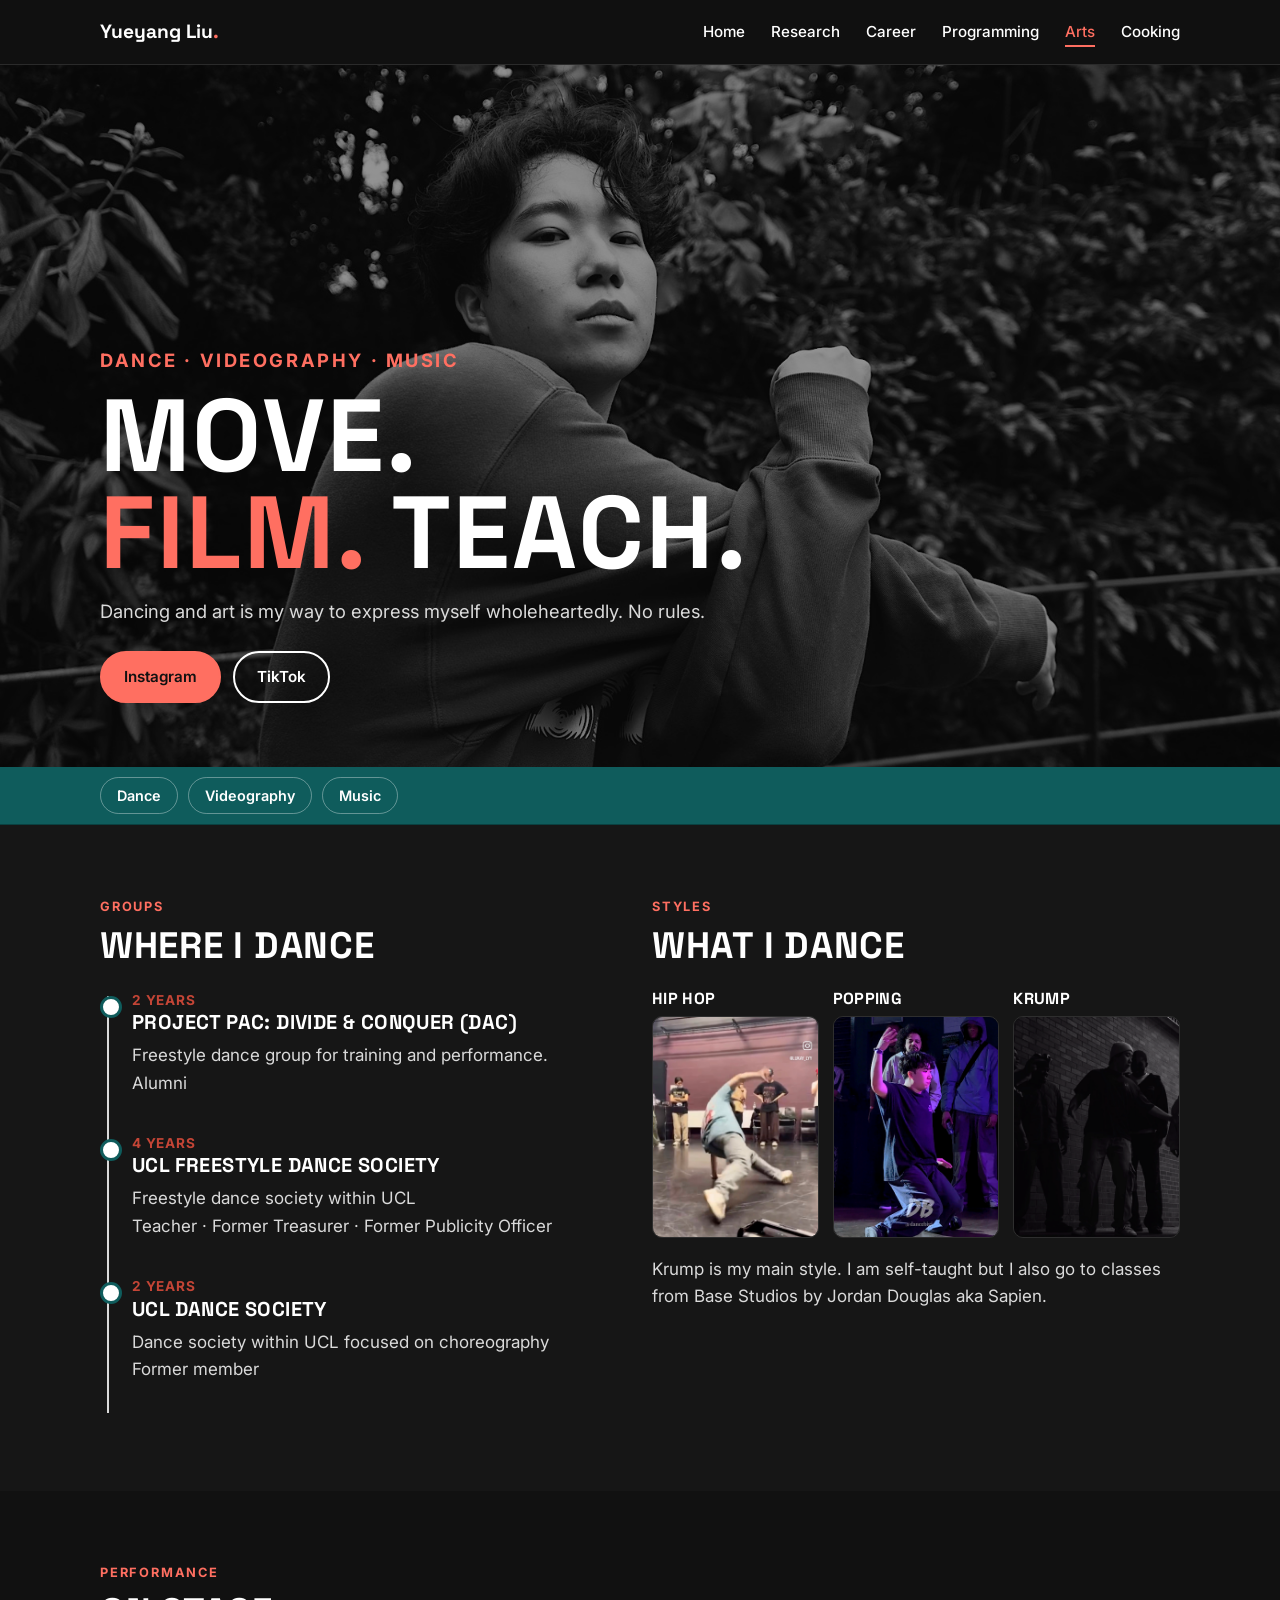
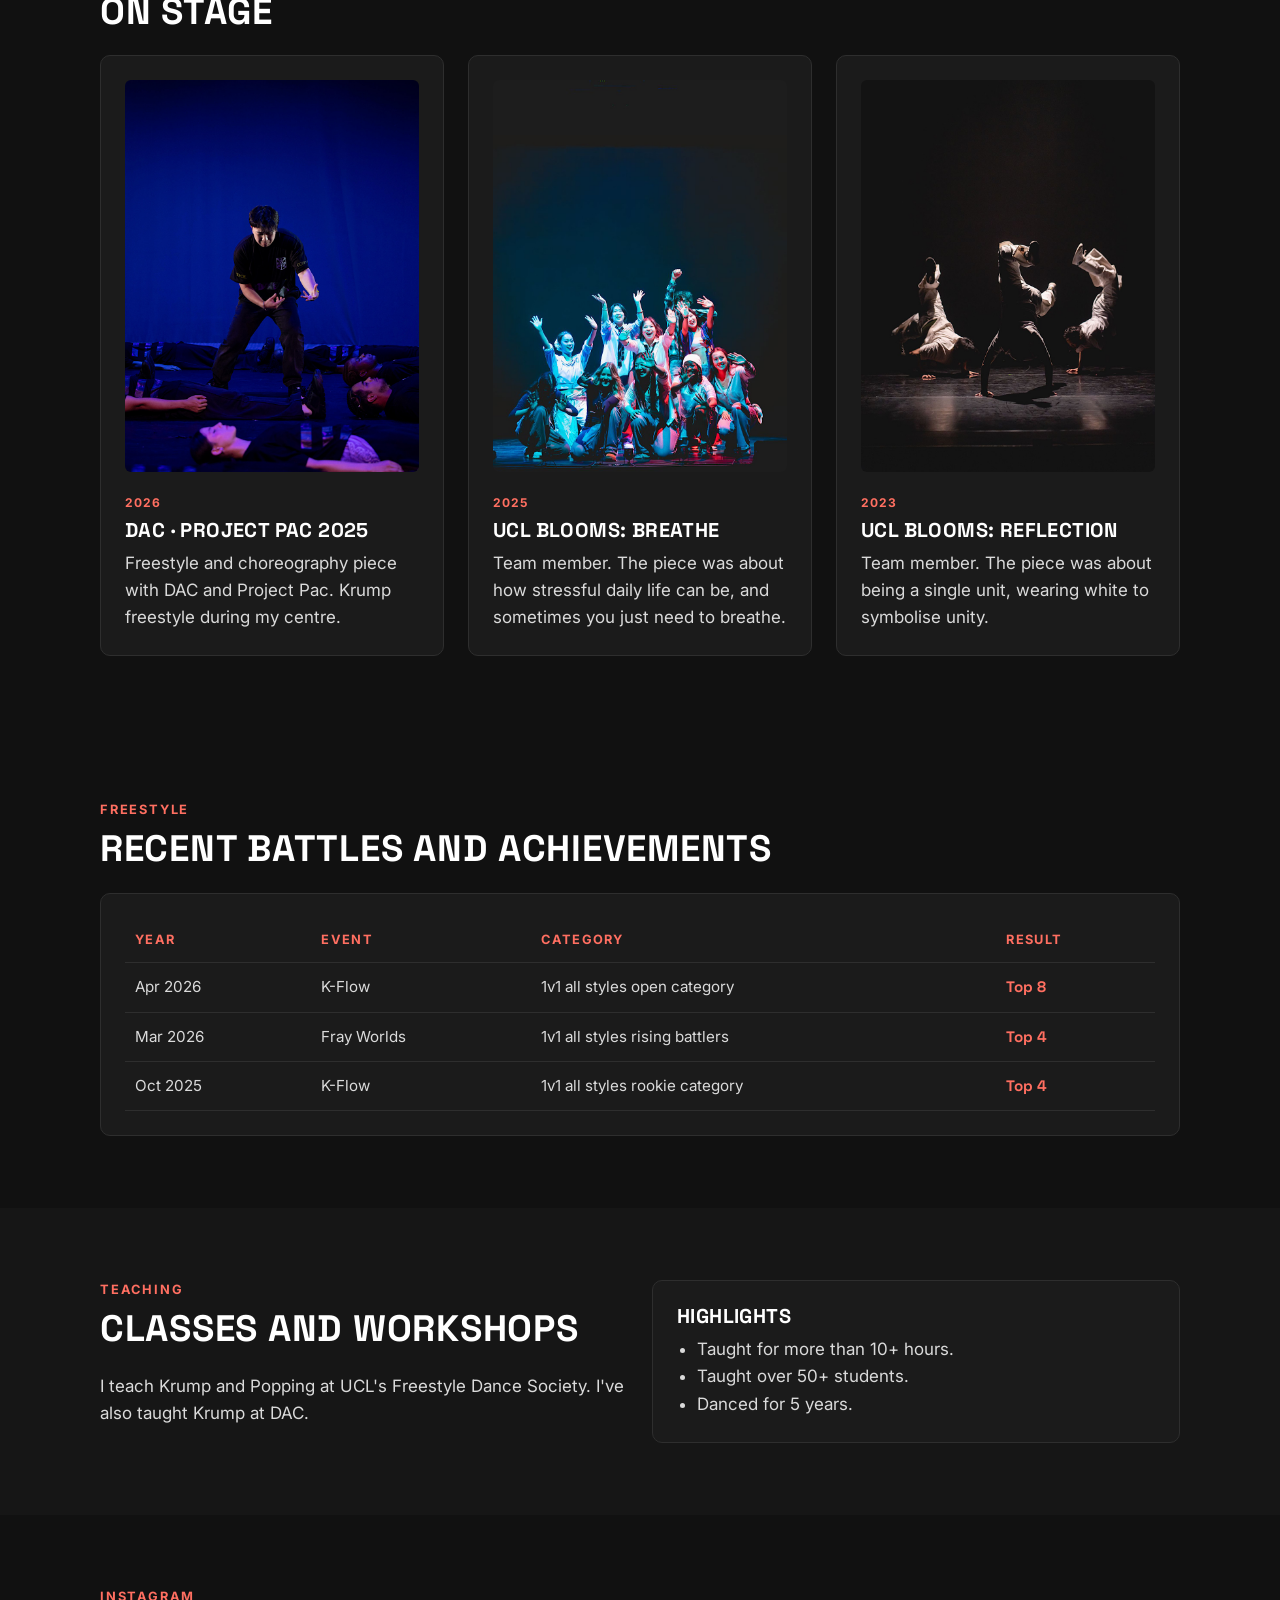
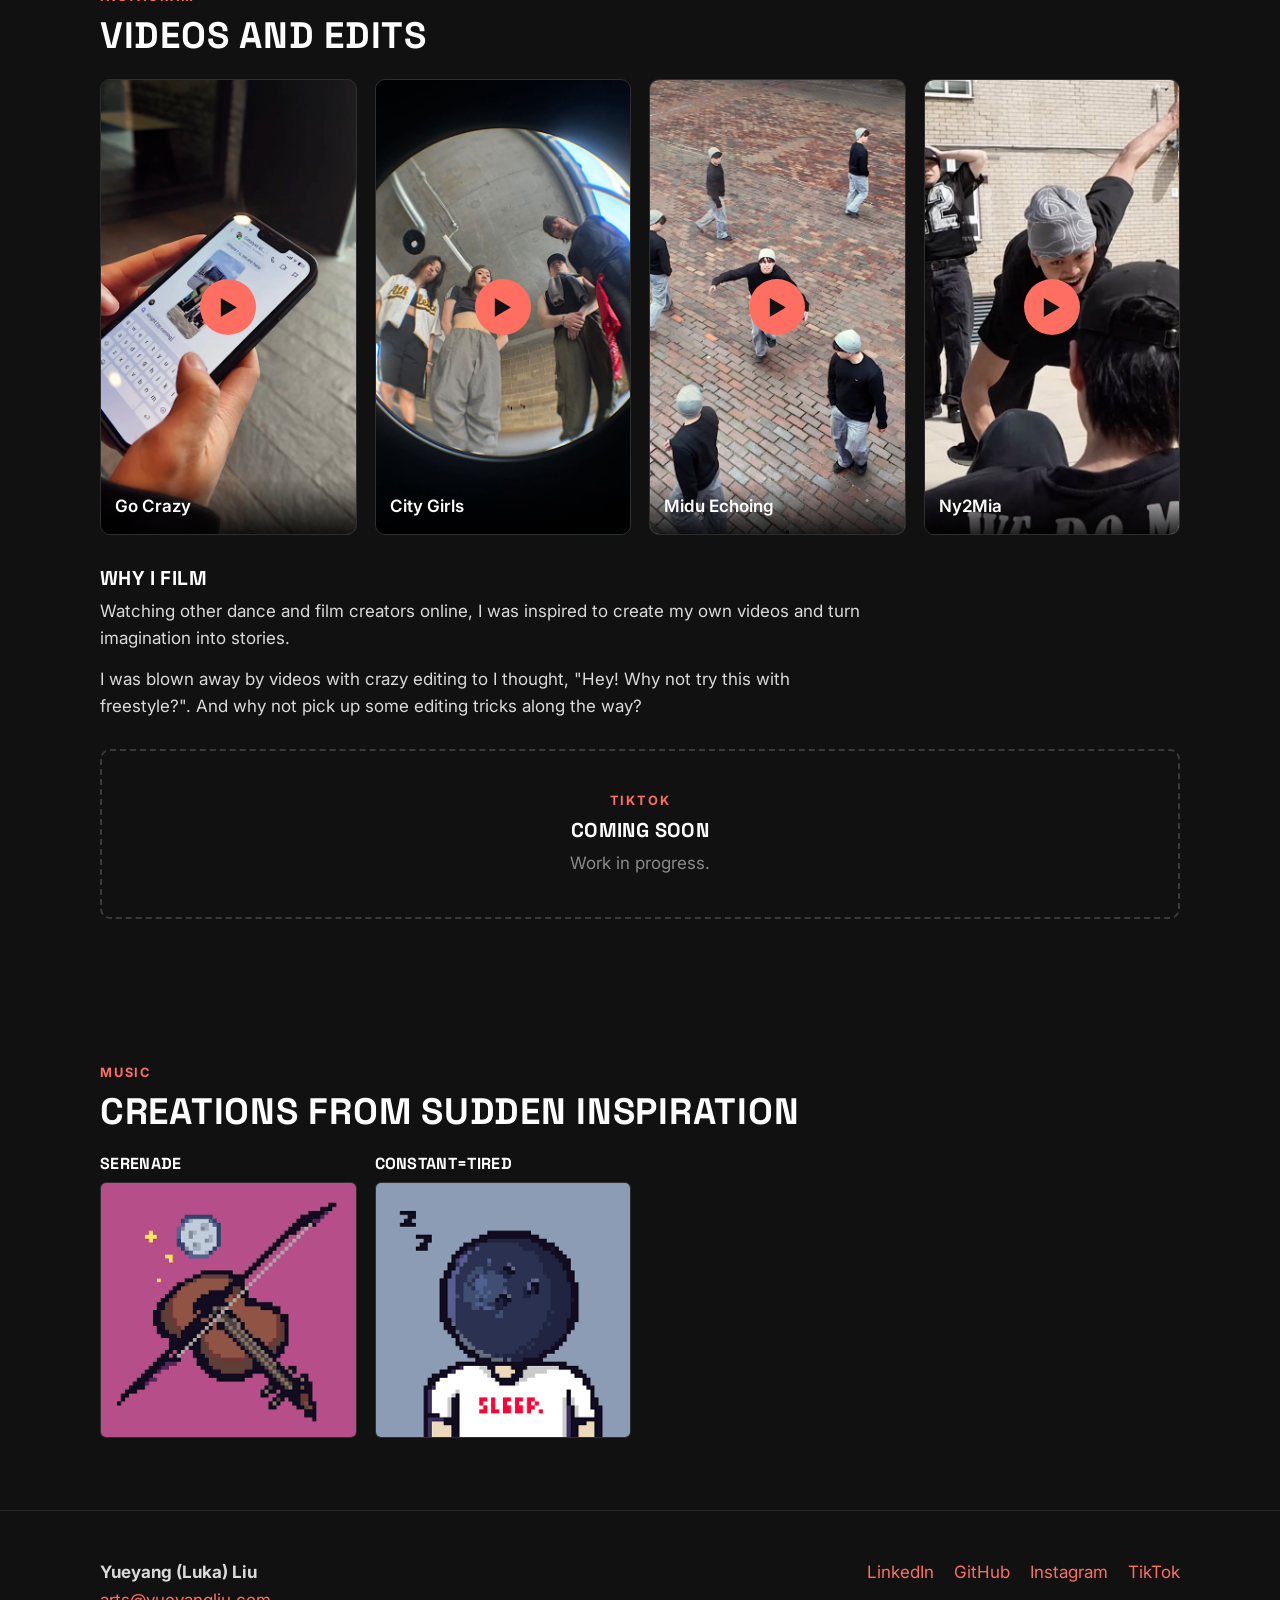
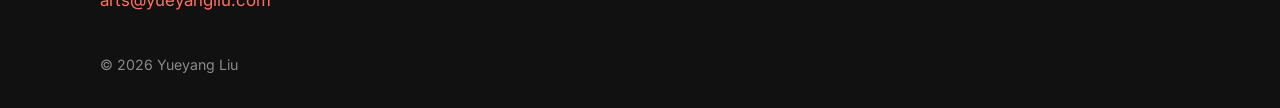
==== commit f3a5eb5f: "first full completion of website" ====
--- a/arts.html
+++ b/arts.html
@@ -4,7 +4,7 @@
 <meta charset="utf-8">
 <meta name="viewport" content="width=device-width,initial-scale=1">
 <title>Arts · Yueyang Liu</title>
-<meta name="description" content="TODO: one sentence about your dance and videography.">
+<meta name="description" content="Dance, videography and music by Yueyang (Luka) Liu: hip hop, popping and krump, performances, battles, reels and original songs.">
 <link rel="preconnect" href="https://fonts.googleapis.com"><link rel="preconnect" href="https://fonts.gstatic.com" crossorigin>
 <link href="https://fonts.googleapis.com/css2?family=Inter:wght@400;500;600;700&family=Space+Grotesk:wght@500;700&display=swap" rel="stylesheet">
 <link rel="stylesheet" href="css/style.css">
@@ -23,12 +23,12 @@
 <!-- STAGE: big full-width photo. To use a short silent clip instead, swap the <img> for:
 <video src="assets/img/arts/hero.mp4" autoplay muted loop playsinline></video> -->
 <header class="stage">
-<img src="assets/img/arts/hero.jpg" alt="">
+<img src="assets/img/arts/hero.jpg" alt="Black and white portrait photo of Yueyang / Luka.">
 <div class="wrap">
 <p class="eyebrow">Dance · Videography · Music</p>
 <h1>Move.<br><span>Film.</span> Teach.</h1>
 <p>Dancing and art is my way to express myself wholeheartedly. No rules.</p>
-<div class="btns"><a class="btn amber" href="#videography">Instagram</a><a class="btn alt" style="color:#fff;border-color:#fff" href="TODO">TikTok</a></div>
+<div class="btns"><a class="btn amber" href="#videography">Instagram</a><a class="btn alt" style="color:#fff;border-color:#fff" href="#tiktok">TikTok</a></div>
 </div>
 </header>
 <!-- JUMP BAR: buttons that scroll to each part of the page. Each href must match an id below. -->
@@ -50,9 +50,9 @@
 <h2>What I dance</h2>
 <!-- STYLE TILES: name on top, picture or GIF below, the whole tile links to a video. Set each href, swap the image for your .jpg or .gif. -->
 <div class="styles">
-<a class="style" href="https://www.instagram.com/reel/DJJvxZqNZ-p/?utm_source=ig_web_copy_link&xtok=MzRlODBiNWFlZA==&srtk=MzRlODBiNWFlZA==" target="_blank" rel="noopener"><h3>Hip hop</h3><img src="assets/img/arts/style-hiphop.png" data-gif="assets/img/arts/style-hiphop.gif" alt="Hip hop clip"></a>
-<a class="style" href="https://www.instagram.com/reel/DVq3PczArtf/?utm_source=ig_web_copy_link&vrfl=MzRlODBiNWFlZA==&srtk=MzRlODBiNWFlZA==" target="_blank" rel="noopener"><h3>Popping</h3><img src="assets/img/arts/style-popping.png" data-gif="assets/img/arts/style-popping.gif" alt="Popping clip"></a>
-<a class="style" href="https://www.instagram.com/reel/Dbf2AKti8Dp/?utm_source=ig_web_copy_link&exln=MzRlODBiNWFlZA==&srtk=MzRlODBiNWFlZA==" target="_blank" rel="noopener"><h3>Krump</h3><img src="assets/img/arts/style-krump.png" data-gif="assets/img/arts/style-krump.gif" alt="Krump clip"></a>
+<a class="style" href="https://www.instagram.com/reel/DJJvxZqNZ-p/" target="_blank" rel="noopener"><h3>Hip hop</h3><img src="assets/img/arts/style-hiphop.png" data-gif="assets/img/arts/style-hiphop.gif" alt="Hip hop clip"></a>
+<a class="style" href="https://www.instagram.com/reel/DVq3PczArtf/" target="_blank" rel="noopener"><h3>Popping</h3><img src="assets/img/arts/style-popping.png" data-gif="assets/img/arts/style-popping.gif" alt="Popping clip"></a>
+<a class="style" href="https://www.instagram.com/reel/Dbf2AKti8Dp/" target="_blank" rel="noopener"><h3>Krump</h3><img src="assets/img/arts/style-krump.png" data-gif="assets/img/arts/style-krump.gif" alt="Krump clip"></a>
 </div>
 <p style="margin-top:18px">Krump is my main style. I am self-taught but I also go to classes from Base Studios by Jordan Douglas aka Sapien.</p>
 </div>
@@ -62,28 +62,28 @@
 <p class="eyebrow">Performance</p>
 <h2>On stage</h2>
 <div class="perf">
-<div class="card"><img src="assets/img/arts/perf-1.jpg" alt="TODO"><span class="tag" style="color:var(--b)">2026</span><h3>DAC Project · PAC 2025</h3><p class="ph">TODO: your role and what the piece was.</p></div>
-<div class="card"><img src="assets/img/arts/perf-2.jpg" alt="TODO"><span class="tag" style="color:var(--b)">2025</span><h3>UCL Blooms: Breathe</h3><p class="ph">TODO: your role and what the piece was.</p></div>
-<div class="card"><img src="assets/img/arts/perf-3.jpg" alt="TODO"><span class="tag" style="color:var(--b)">2023</span><h3>UCL Blooms: Reflection</h3><p class="ph">TODO: details.</p></div>
+<div class="card"><img src="assets/img/arts/perf-1.jpg" alt="D A C at Project PAC 2025"><span class="tag" style="color:var(--b)">2026</span><h3>DAC · Project PAC 2025</h3><p>Freestyle and choreography piece with DAC and Project Pac. Krump freestyle during my centre.</p></div>
+<div class="card"><img src="assets/img/arts/perf-2.jpg" alt="UCL Blooms: Breathe 2025"><span class="tag" style="color:var(--b)">2025</span><h3>UCL Blooms: Breathe</h3><p>Team member. The piece was about how stressful daily life can be, and sometimes you just need to breathe.</p></div>
+<div class="card"><img src="assets/img/arts/perf-3.jpg" alt="UCL Blooms: Reflection 2024"><span class="tag" style="color:var(--b)">2023</span><h3>UCL Blooms: Reflection</h3><p>Team member. The piece was about being a single unit, wearing white to symbolise unity.</p></div>
 </div>
 </div></section>
 <!-- BATTLES: newest first. Copy a <tr> row to add a result. -->
 <section><div class="wrap">
 <p class="eyebrow">Freestyle</p>
-<h2>Battles and achievements</h2>
+<h2>Recent battles and achievements</h2>
 <div class="card" style="overflow-x:auto">
 <table class="results">
 <tr><th>Year</th><th>Event</th><th>Category</th><th>Result</th></tr>
-<tr><td class="ph">TODO</td><td class="ph">TODO: event name</td><td class="ph">TODO: e.g. 1v1 all styles</td><td class="place ph">TODO: e.g. Winner</td></tr>
-<tr><td class="ph">TODO</td><td class="ph">TODO</td><td class="ph">TODO</td><td class="place ph">TODO: e.g. Top 4</td></tr>
-<tr><td class="ph">TODO</td><td class="ph">TODO</td><td class="ph">TODO</td><td class="place ph">TODO</td></tr>
+<tr><td>Apr 2026</td><td>K-Flow</td><td>1v1 all styles open category</td><td class="place">Top 8</td></tr>
+<tr><td>Mar 2026</td><td>Fray Worlds</td><td>1v1 all styles rising battlers</td><td class="place">Top 4</td></tr>
+<tr><td>Oct 2025</td><td>K-Flow</td><td>1v1 all styles rookie category</td><td class="place">Top 4</td></tr>
 </table>
 </div>
 </div></section>
 <!-- TEACHING -->
 <section style="background:#161616"><div class="wrap twocol">
-<div><p class="eyebrow">Teaching</p><h2>Classes and workshops</h2><p class="ph">TODO: where and what you teach, levels, how long, how many students.</p></div>
-<div class="card"><h3>Highlights</h3><ul><li class="ph">TODO: highlight</li><li class="ph">TODO: highlight</li><li class="ph">TODO: highlight</li></ul></div>
+<div><p class="eyebrow">Teaching</p><h2>Classes and workshops</h2><p>I teach Krump and Popping at UCL's Freestyle Dance Society. I've also taught Krump at DAC.</p></div>
+<div class="card"><h3>Highlights</h3><ul><li>Taught for more than 10+ hours.</li><li>Taught over 50+ students.</li><li>Danced for 5 years.</li></ul></div>
 </div></section>
 </div>
 <div id="videography">
@@ -94,14 +94,15 @@
 <p class="eyebrow">Instagram</p>
 <h2>Videos and edits</h2>
 <div class="reels">
-<a class="reel" href="TODO: reel link" target="_blank" rel="noopener"><img src="assets/img/arts/reel-1.png" alt=""><span class="play">▶</span><span class="t">Go Crazy</span></a>
-<a class="reel" href="TODO: reel link" target="_blank" rel="noopener"><img src="assets/img/arts/reel-2.jpg" alt=""><span class="play">▶</span><span class="t">City Girls</span></a>
-<a class="reel" href="TODO: reel link" target="_blank" rel="noopener"><img src="assets/img/arts/reel-3.png" alt=""><span class="play">▶</span><span class="t">Midu Echoing</span></a>
-<a class="reel" href="TODO: reel link" target="_blank" rel="noopener"><img src="assets/img/arts/reel-4.png" alt=""><span class="play">▶</span><span class="t">Ny2Mia</span></a>
+<a class="reel" href="https://www.instagram.com/reel/DW9vo8Cgisf/" target="_blank" rel="noopener"><img src="assets/img/arts/reel-1.png" alt="Go Crazy Instagram reel by Luka"><span class="play">▶</span><span class="t">Go Crazy</span></a>
+<a class="reel" href="https://www.instagram.com/reel/DZDlovtiJ2j/" target="_blank" rel="noopener"><img src="assets/img/arts/reel-2.jpg" alt="City Girls Instagram reel by Luka"><span class="play">▶</span><span class="t">City Girls</span></a>
+<a class="reel" href="https://www.instagram.com/reel/DV6xrSEAmaL/" target="_blank" rel="noopener"><img src="assets/img/arts/reel-3.png" alt="Midu Echoing Instagram reel by Luka"><span class="play">▶</span><span class="t">Midu Echoing</span></a>
+<a class="reel" href="https://www.instagram.com/reel/Db26eQziieo/" target="_blank" rel="noopener"><img src="assets/img/arts/reel-4.png" alt="Ny2Mia Instagram reel by Luka"><span class="play">▶</span><span class="t">Ny2Mia</span></a>
 </div>
 <h3 style="margin-top:32px">Why I film</h3>
-<p class="ph" style="max-width:46em">TODO: why you started filming and editing, what inspires you, and how it connects to your dancing.</p>
-<div class="soon" style="margin-top:28px"><p class="eyebrow">TikTok</p><h3>Coming soon</h3><p class="muted">Work in progress. <a href="TODO">Follow along</a>.</p></div>
+<p style="max-width:46em">Watching other dance and film creators online, I was inspired to create my own videos and turn imagination into stories.</p> 
+<p style="max-width:46em">I was blown away by videos with crazy editing to I thought, "Hey! Why not try this with freestyle?". And why not pick up some editing tricks along the way?</p>
+<div class="soon" id="tiktok" style="margin-top:28px"><p class="eyebrow">TikTok</p><h3>Coming soon</h3><p class="muted">Work in progress. <!--<a href="TODO">Follow along</a>. --></p></div>
 </div></section>
 </div>
 <div id="music">
@@ -111,7 +112,7 @@
 <h2>Creations from sudden inspiration</h2>
 <div class="music">
 <a class="track" href="https://lukay6.bandcamp.com/track/serenade" target="_blank" rel="noopener"><h3>Serenade</h3><img src="assets/img/arts/cover-1.png" alt="Serenade"></a>
-<a class="track" href="https://lukay6.bandcamp.com/track/constant-tired" target="_blank" rel="noopener"><h3>Constant=Tired</h3><img src="assets/img/arts/cover-2.png" alt="Constand=Tired"></a>
+<a class="track" href="https://lukay6.bandcamp.com/track/constant-tired" target="_blank" rel="noopener"><h3>Constant=Tired</h3><img src="assets/img/arts/cover-2.png" alt="Constant=Tired"></a>
 <!-- <a class="track" href="TODO: song link" target="_blank" rel="noopener"><h3 class="ph">TODO: song name</h3><img src="assets/img/music/cover-3.jpg" alt="TODO: album name"></a>
 <a class="track" href="TODO: song link" target="_blank" rel="noopener"><h3 class="ph">TODO: song name</h3><img src="assets/img/music/cover-4.jpg" alt="TODO: album name"></a> -->
 </div>
@@ -119,7 +120,7 @@
 </div>
 <footer><div class="wrap">
 <div><b>Yueyang (Luka) Liu</b><br><a href="mailto:arts@yueyangliu.com">arts@yueyangliu.com</a></div>
-<ul><li><a href="TODO">LinkedIn</a></li><li><a href="TODO">GitHub</a></li><li><a href="TODO">Instagram</a></li><li><a href="TODO">TikTok</a></li></ul>
+<ul><li><a href="https://www.linkedin.com/in/yueyang-liu/">LinkedIn</a></li><li><a href="https://github.com/HackYou-Yang17">GitHub</a></li><li><a href="https://www.instagram.com/lukay_lyy/">Instagram</a></li><li><a href="arts.html#tiktok">TikTok</a></li></ul>
 <small>© <span class="year"></span> Yueyang Liu</small>
 </div></footer>
 <script src="js/main.js"></script>
--- a/css/style.css
+++ b/css/style.css
@@ -224,4 +224,13 @@
 .slider-nav button:disabled{opacity:.3;cursor:default}
 .slider-count{font-size:.9rem;color:var(--g6);min-width:3.5em;text-align:center}
 .slides img{background:#fff}
-.lightbox img{background:#fff;padding:12px}+.lightbox img{background:#fff;padding:12px}
+details.titem{border:0;border-radius:0;padding:0 0 28px;background:none}
+details.titem+details.titem{margin-top:0}
+details.titem summary{font-weight:inherit;font-family:inherit;font-size:inherit}
+details.titem summary::after{content:"+ details";float:none;display:inline-block;margin-top:4px;font-family:var(--font);font-size:.85rem;font-weight:600;color:var(--a)}
+details.titem[open] summary::after{content:"– hide"}
+details.titem summary:hover h3{color:var(--a)}
+details.titem[open] summary{margin-bottom:8px}
+details.titem>p{color:var(--g6);margin-top:6px}
+.page-research main{min-width:0}
